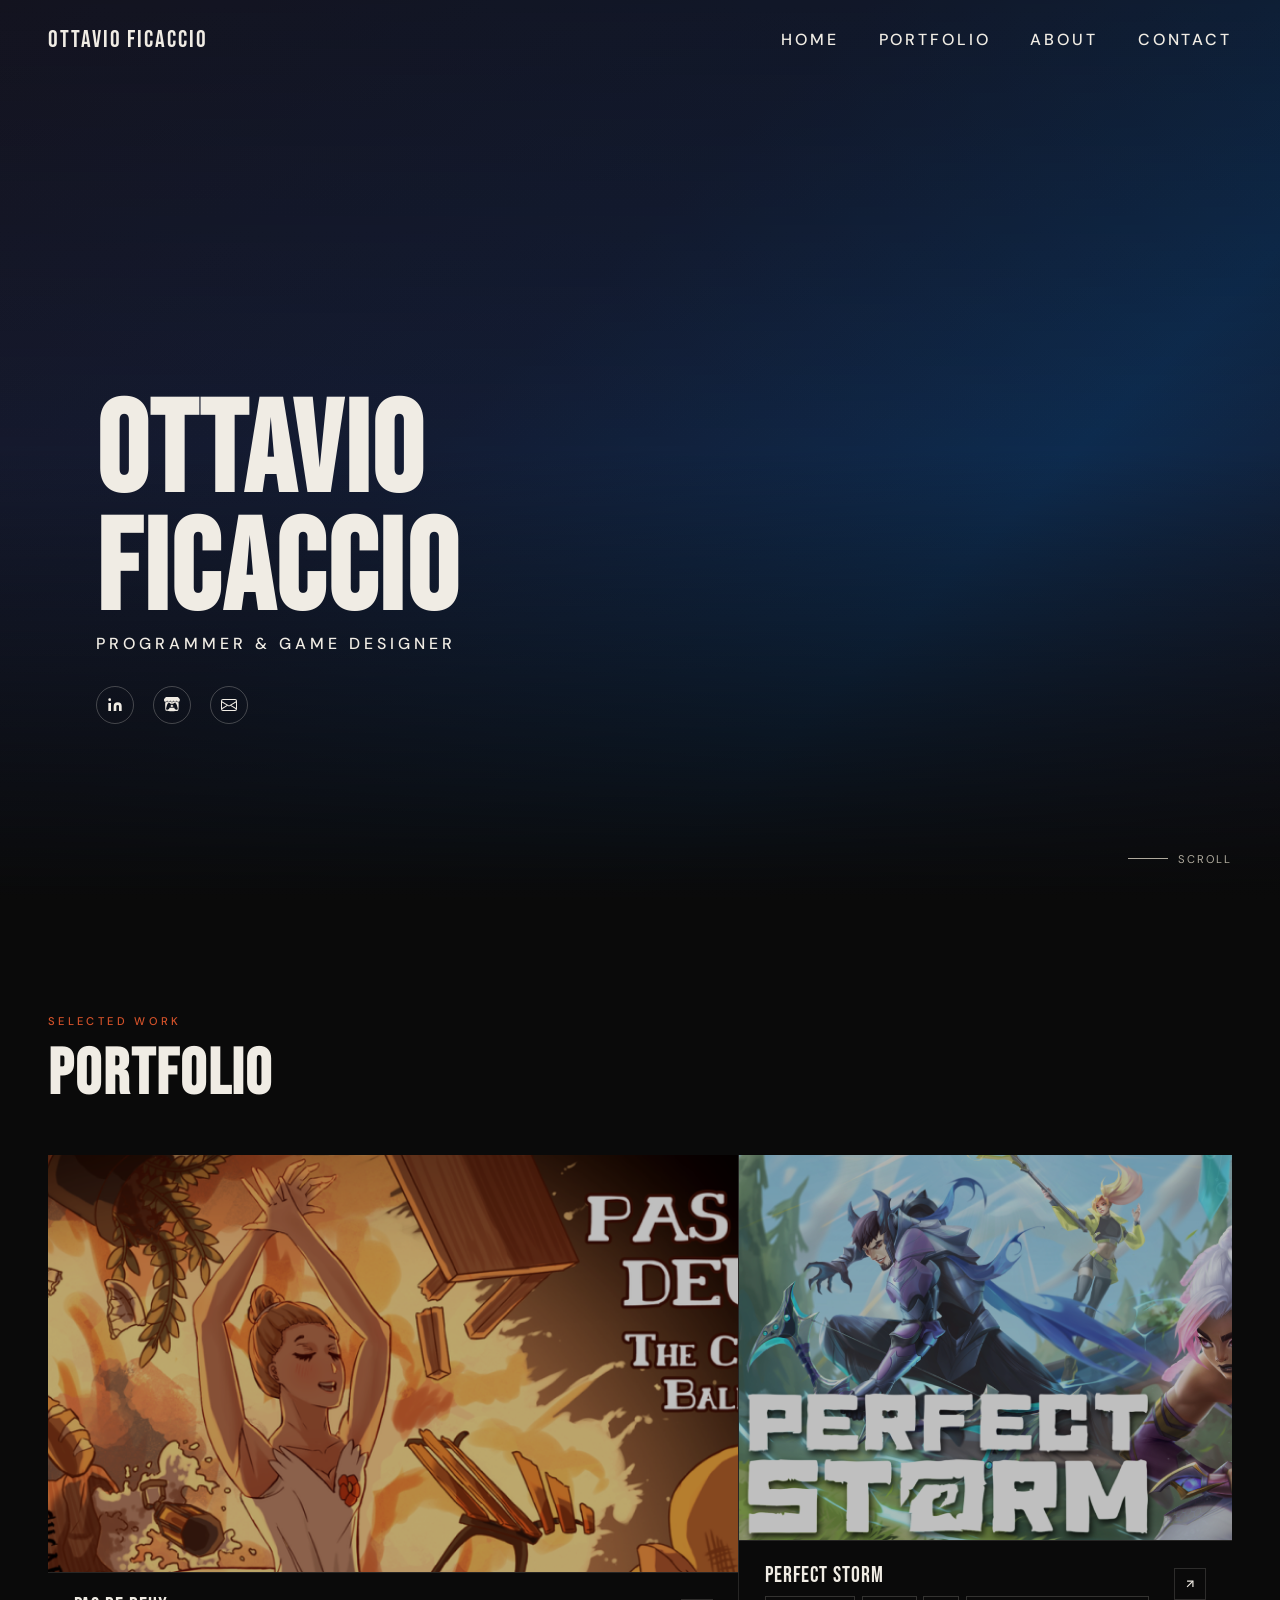
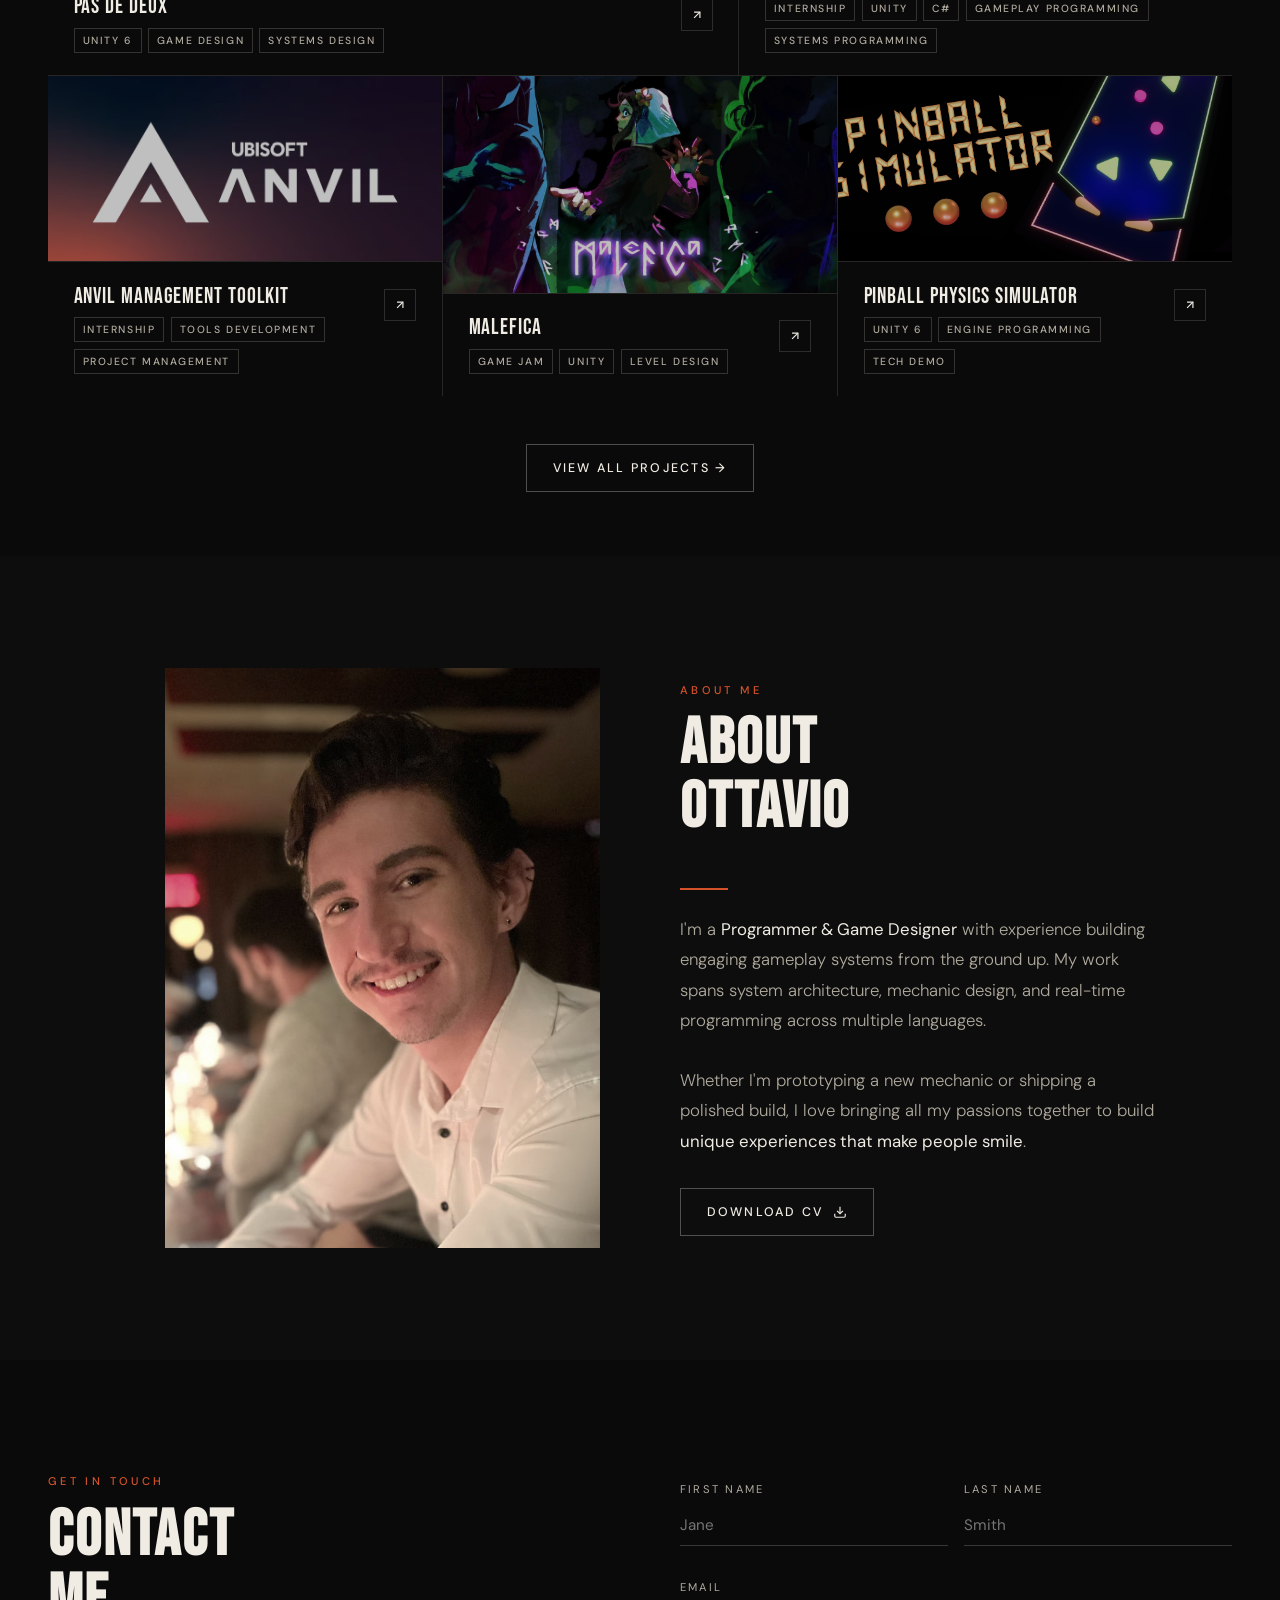
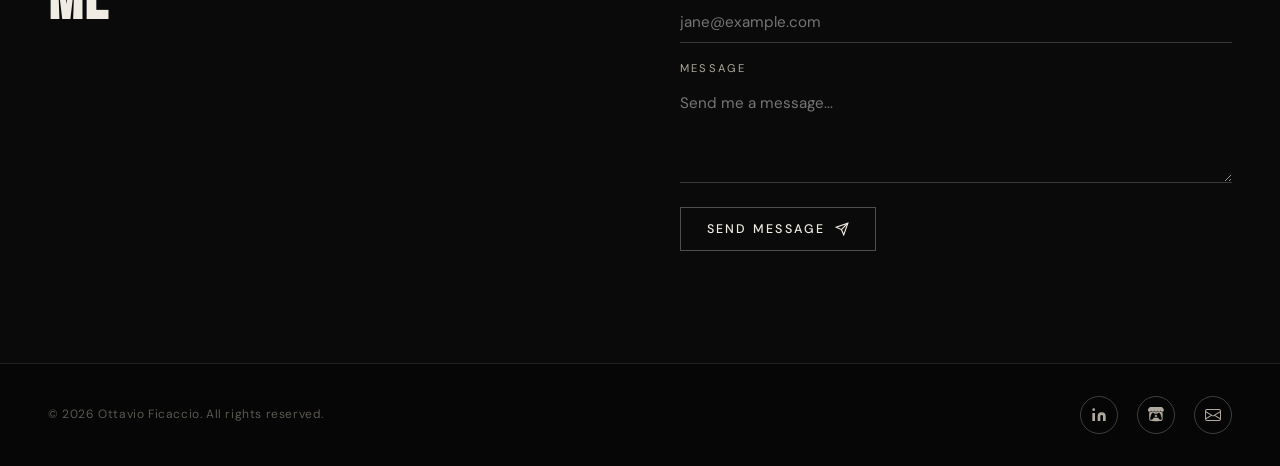
==== index.html @ be4e498b "winners & losers page" ====
<!DOCTYPE html>
<html lang="en">
<head>
<meta charset="UTF-8" />
<meta name="viewport" content="width=device-width, initial-scale=1.0" />
<title>Ottavio Ficaccio</title>
<link rel="preconnect" href="https://fonts.googleapis.com" />
<link rel="preconnect" href="https://fonts.gstatic.com" crossorigin />
<link href="https://fonts.googleapis.com/css2?family=Bebas+Neue&family=DM+Sans:ital,opsz,wght@0,9..40,300;0,9..40,400;0,9..40,500;1,9..40,300&display=swap" rel="stylesheet" />

<style>
  *, *::before, *::after { box-sizing: border-box; margin: 0; padding: 0; }

  :root {
    --black: #0a0a0a;
    --off-white: #f0ece4;
    --warm-gray: #b0aa9e;
    --accent: #d4522a;
    --accent-light: #e8876a;
    --card-bg: #141414;
    --border: rgba(240,236,228,0.12);
    --font-display: 'Bebas Neue', sans-serif;
    --font-body: 'DM Sans', sans-serif;
  }

  html { 
    scroll-behavior: smooth; 
    overscroll-behavior: none;
  }

  body {
    background: var(--black);
    color: var(--off-white);
    font-family: var(--font-body);
    font-size: 16px;
    line-height: 1.65;
    overflow-x: hidden;
    cursor: default;
  }

  /* ── NAV ── */
  nav {
    position: fixed;
    top: 0; left: 0; right: 0;
    z-index: 100;
    display: flex;
    align-items: center;
    justify-content: space-between;
    padding: 1.25rem 3rem;
    background: transparent;
  }

  .nav-logo {
    font-family: var(--font-display);
    font-size: 1.5rem;
    letter-spacing: 0.08em;
    opacity: 0;
    color: var(--off-white);
    text-decoration: none;
    transition: opacity 0.2s ease;
  }

  .nav-links {
    display: flex;
    gap: 2.5rem;
    list-style: none;
  }

  .nav-links a {
    font-size: 1.0rem;
    font-weight: 500;
    letter-spacing: 0.18em;
    text-transform: uppercase;
    color: var(--off-white);
    text-decoration: none;
    transition: color 0.2s;
  }

  .nav-links a:hover { color: var(--accent-light); }

  /* ── HERO ── */
  #hero {
    position: relative;
    height: 100vh;
    min-height: 600px;
    display: flex;
    align-items: flex-end;
    overflow: hidden;
  }

  .hero-bg {
    position: absolute;
    inset: 0;
    /* Replace with your own background image: background-image: url('YOUR_IMAGE.jpg'); */
    background: linear-gradient(135deg, #1a1a2e 0%, #16213e 40%, #0f3460 70%, #1a1a2e 100%);
    background-size: cover;
    background-position: center;
    transform: scale(1.03);
    animation: heroZoom 12s ease-out forwards;
    transition: background-image 0.8s ease-in-out;
  }

  @keyframes heroZoom {
    from { transform: scale(1.08); }
    to   { transform: scale(1.0); }
  }

  .hero-overlay {
    position: absolute;
    inset: 0;
    background: linear-gradient(to top, rgba(10,10,10,1) 0%, rgba(10,10,10,0.2) 50%, rgba(10,10,10,0.4) 100%);
  }

  .hero-content {
    position: relative;
    z-index: 2;
    padding: 0 3rem 4rem;
    width: 100%;
    animation: fadeUp 1s 0.3s both;
  }

  @keyframes fadeUp {
    from { opacity: 0; transform: translateY(24px); }
    to   { opacity: 1; transform: translateY(0); }
  }

  .hero-eyebrow {
    display: block;
    font-size: 1.0rem;
    font-weight: 500;
    letter-spacing: 0.25em;
    text-transform: uppercase;
    color: var(--off-white);
    margin-bottom: 0.6rem;
  }

  h1 {
    font-family: var(--font-display);
    font-size: clamp(4rem, 10vw, 9rem);
    line-height: 0.92;
    letter-spacing: 0.02em;
    color: var(--off-white);
    margin-bottom: 0rem;
  }

  .hero-tagline {
    font-size: 1rem;
    font-weight: 300;
    color: var(--warm-gray);
    max-width: 440px;
    letter-spacing: 0.03em;
  }

  .hero-socials {
    display: flex;
    gap: 1.2rem;
    margin-top: 1.8rem;
  }

  .hero-socials a {
    width: 38px; height: 38px;
    border: 1px solid rgba(240,236,228,0.25);
    border-radius: 50%;
    display: flex;
    align-items: center;
    justify-content: center;
    backdrop-filter: blur(15px);
    color: var(--off-white);
    text-decoration: none;
    transition: border-color 0.2s, color 0.2s, background 0.2s;
  }

  .hero-socials a:hover {
    border-color: var(--accent);
    color: var(--off-white);
    background: rgba(212,82,42,0.15);
  }

  .hero-socials svg { width: 16px; height: 16px; fill: currentColor; }

  .scroll-hint {
    position: absolute;
    bottom: 2rem; right: 3rem;
    z-index: 2;
    display: flex;
    align-items: center;
    gap: 0.6rem;
    font-size: 0.7rem;
    letter-spacing: 0.18em;
    text-transform: uppercase;
    color: var(--warm-gray);
    animation: fadeUp 1s 0.9s both;
  }

  .scroll-line {
    width: 40px; height: 1px;
    background: var(--warm-gray);
  }

  /* ── SECTIONS SHARED ── */
  section { padding: 7rem 3rem; }

  .section-label {
    font-size: 0.7rem;
    font-weight: 500;
    letter-spacing: 0.3em;
    text-transform: uppercase;
    color: var(--accent);
    margin-bottom: 0.8rem;
  }

  h2 {
    font-family: var(--font-display);
    font-size: clamp(2.5rem, 5vw, 4.5rem);
    letter-spacing: 0.03em;
    line-height: 1;
    color: var(--off-white);
    margin-bottom: 3rem;
  }

  /* ── PORTFOLIO GRID ── */
  #portfolio { 
    background: var(--black); 
    padding: 7rem 3rem 4rem;
  }

  .portfolio-header {
    display: flex;
    align-items: flex-end;
    justify-content: space-between;
    margin-bottom: 3rem;
    flex-wrap: wrap;
    gap: 1rem;
  }

  .portfolio-header h2 { margin-bottom: 0; }

  
  .portfolio-footer {
    display: flex;
    align-items: flex-end;
    justify-content: center;
    margin-top: 3rem;
    flex-wrap: wrap;
    gap: 1rem;
  }

  .portfolio-footer h2 { margin-bottom: 0; }

  .view-all {
    font-size: 0.78rem;
    font-weight: 500;
    letter-spacing: 0.15em;
    text-transform: uppercase;
    color: var(--off-white);
    text-decoration: none;
    border-bottom: 1px solid rgba(176,170,158,0.3);
    padding-bottom: 2px;
    transition: color 0.2s, border-color 0.2s;
  }

  .project-grid {
    display: grid;
    grid-template-columns: repeat(12, 1fr);
    gap: 1px;
    background: var(--border);
  }

  .project-grid-extra {
    display: grid;
    grid-template-columns: repeat(12, 1fr);
    gap: 1px;
    background: transparent;
    max-height: 0;
    overflow: hidden;
    margin-top: 0;
    transition: max-height 0.6s ease, margin-top 0.6s ease, background 0.6s ease;
  }

  .project-grid-extra.visible {
    max-height: 2000px;
    margin-top: 1px;
    background: var(--black);
  }

  .project-grid-extra .project-card {
    opacity: 0;
    transform: translateY(16px);
    transition: opacity 0.4s ease, transform 0.4s ease;
  }

  .project-grid-extra.visible .project-card {
    opacity: 1;
    transform: translateY(0);
  }

  /* Featured (large) card */
  .project-card {
    background: var(--black);
    position: relative;
    overflow: hidden;
    display: flex;
    flex-direction: column;
    text-decoration: none;
    color: inherit;
    cursor: pointer;
    transition: background 0.3s;
  }

  .project-card:hover { background: #111; }

  .project-card.featured { grid-column: span 7; min-height: 520px; }
  .project-card.medium   { grid-column: span 5; min-height: 520px; }
  .project-card.small    { grid-column: span 4; min-height: 320px; }

  .card-img {
    width: 100%;
    flex: 1;
    overflow: hidden;
    position: relative;
  }

  .card-img img {
    width: 100%;
    height: 100%;
    object-fit: cover;
    display: block;
    filter: brightness(0.75) saturate(0.85);
    transition: transform 0.6s ease, filter 0.4s ease;
  }

  .project-card:hover .card-img img {
    transform: scale(1.04);
    filter: brightness(0.85) saturate(1);
  }

  /* Placeholder color blocks when no image */
  .card-img-placeholder {
    width: 100%;
    height: 100%;
    min-height: 220px;
    display: flex;
    align-items: center;
    justify-content: center;
    font-family: var(--font-display);
    font-size: 0.9rem;
    letter-spacing: 0.2em;
    color: rgba(240,236,228,0.2);
    transition: color 0.3s;
  }

  .project-card:hover .card-img-placeholder { color: rgba(240,236,228,0.35); }

  .p1 { background: linear-gradient(145deg, #1c1c2e, #2d1b4e); }
  .p2 { background: linear-gradient(145deg, #1e2d1e, #0f3320); }
  .p3 { background: linear-gradient(145deg, #2e1c1c, #4e1b1b); }
  .p4 { background: linear-gradient(145deg, #1c2020, #0d2e2e); }
  .p5 { background: linear-gradient(145deg, #2a2010, #3d2e0f); }

  .card-meta {
    padding: 1.4rem 1.6rem;
    border-top: 1px solid var(--border);
    display: flex;
    align-items: flex-start;
    justify-content: space-between;
    gap: 1rem;
  }

  .card-title {
    font-family: var(--font-display);
    font-size: 1.4rem;
    letter-spacing: 0.04em;
    line-height: 1.1;
    color: var(--off-white);
  }

  .card-tags {
    display: flex;
    flex-wrap: wrap;
    gap: 0.4rem;
    margin-top: 0.5rem;
  }

  .tag {
    font-size: 0.65rem;
    font-weight: 500;
    letter-spacing: 0.15em;
    text-transform: uppercase;
    padding: 3px 8px;
    border: 1px solid rgba(240,236,228,0.18);
    color: var(--warm-gray);
  }

  .card-arrow {
    flex-shrink: 0;
    width: 32px; height: 32px;
    border: 1px solid rgba(240,236,228,0.15);
    display: flex;
    align-items: center;
    justify-content: center;
    transition: background 0.2s, border-color 0.2s;
    margin-top: 4px;
  }

  .project-card:hover .card-arrow {
    background: var(--accent);
    border-color: var(--accent);
  }

  .card-arrow svg { width: 14px; height: 14px; stroke: var(--off-white); fill: none; stroke-width: 2; }

  /* ── ABOUT ── */
  #about {
    background: #0d0d0d;
    display: grid;
    grid-template-columns: 1fr 1fr;
    gap: 5rem;
    align-items: center;
  }

  .about-img-wrap {
    position: relative;
    aspect-ratio: 3/4;
    overflow: hidden;
    max-height: 580px;
    margin-left: auto;
  }

  .about-img-wrap img {
    width: 100%;
    height: 100%;
    object-fit: cover;
    filter: saturate(0.7);
  }

  /* Placeholder for about photo */
  .about-img-placeholder {
    width: 100%;
    height: 100%;
    background: linear-gradient(160deg, #1a1a2e, #2d1b4e);
    display: flex;
    align-items: center;
    justify-content: center;
    font-family: var(--font-display);
    font-size: 1rem;
    letter-spacing: 0.2em;
    color: rgba(240,236,228,0.25);
  }

  .about-accent-line {
    width: 48px; height: 2px;
    background: var(--accent);
    margin-bottom: 1.5rem;
  }

  .about-text {
    font-size: 1.05rem;
    font-weight: 300;
    color: var(--warm-gray);
    max-width: 480px;
    margin-bottom: 2rem;
    line-height: 1.8;
  }

  .about-text strong {
    color: var(--off-white);
    font-weight: 400;
  }

  .btn {
    display: inline-flex;
    align-items: center;
    gap: 0.6rem;
    font-size: 0.78rem;
    font-weight: 500;
    letter-spacing: 0.18em;
    text-transform: uppercase;
    color: var(--off-white);
    text-decoration: none;
    border: 1px solid rgba(240,236,228,0.3);
    padding: 0.8rem 1.6rem;
    transition: background 0.2s, border-color 0.2s;
  }

  .btn:hover {
    background: var(--accent);
    border-color: var(--accent);
  }

  .btn svg { width: 14px; height: 14px; stroke: currentColor; fill: none; stroke-width: 2; }

  /* ── CONTACT ── */
  #contact {
    background: var(--black);
    display: grid;
    grid-template-columns: 1fr 1fr;
    gap: 5rem;
    align-items: start;
  }

  .contact-img {
    position: relative;
    aspect-ratio: 16/10;
    overflow: hidden;
  }

  .contact-img img {
    width: 100%;
    height: 100%;
    object-fit: cover;
    filter: brightness(0.6) saturate(0.5);
  }

  .contact-img-placeholder {
    width: 100%;
    height: 100%;
    background: linear-gradient(145deg, #0f1a1a, #1a2e2e);
    display: flex;
    align-items: center;
    justify-content: center;
    font-family: var(--font-display);
    font-size: 0.9rem;
    letter-spacing: 0.2em;
    color: rgba(240,236,228,0.2);
  }

  .contact-form { padding-top: 0.5rem; }

  .form-row {
    display: grid;
    grid-template-columns: 1fr 1fr;
    gap: 1rem;
    margin-bottom: 1rem;
  }

  .form-group { display: flex; flex-direction: column; gap: 0.4rem; margin-bottom: 1rem; }

  label {
    font-size: 0.7rem;
    letter-spacing: 0.2em;
    text-transform: uppercase;
    color: var(--warm-gray);
  }

  input, textarea {
    background: transparent;
    border: none;
    border-bottom: 1px solid rgba(240,236,228,0.2);
    color: var(--off-white);
    font-family: var(--font-body);
    font-size: 0.95rem;
    padding: 0.6rem 0;
    outline: none;
    transition: border-color 0.2s;
  }

  input:focus, textarea:focus { border-color: var(--accent); }
  textarea { resize: vertical; min-height: 100px; }

  .form-submit {
    margin-top: 1.5rem;
  }

  /* ── FOOTER ── */
    footer {
        background: #060606;
        border-top: 1px solid var(--border);
        padding: 2rem 3rem;
        display: flex;
        flex-direction: row;
        align-items: center;
    }

    .footer-copy {
        font-size: 0.75rem;
        color: rgba(176,170,158,0.5);
        letter-spacing: 0.05em;
        width: 100%;
    }

    .footer-copy-div {
        width: 50%;
    }

  .footer-nav {
    display: flex;
    gap: 2rem;
    list-style: none;
  }

  .footer-nav a {
    font-size: 0.72rem;
    letter-spacing: 0.15em;
    text-transform: uppercase;
    color: rgba(176,170,158,0.4);
    text-decoration: none;
    transition: color 0.2s;
  }

  .footer-nav a:hover { color: var(--off-white); }

  .footer-socials {
    display: flex;
    gap: 1.2rem;
    width: 50%;
    justify-content: right;
  }

  .footer-socials a {
    width: 38px; height: 38px;
    border: 1px solid rgba(240,236,228,0.25);
    border-radius: 50%;
    display: flex;
    align-items: center;
    justify-content: center;
    backdrop-filter: blur(15px);
    color: var(--warm-gray);
    text-decoration: none;
    transition: border-color 0.2s, color 0.2s, background 0.2s;
  }

  .footer-socials a:hover {
    border-color: var(--accent);
    color: var(--off-white);
    background: rgba(212,82,42,0.15);
  }

  .footer-socials svg { width: 16px; height: 16px; fill: currentColor; }

  /* ── RESPONSIVE ── */
  @media (max-width: 900px) {
    nav { padding: 1.2rem 1.5rem; }
    .nav-links { gap: 1.5rem; }

    section { padding: 5rem 1.5rem; }

    .project-card.featured,
    .project-card.medium,
    .project-card.small { grid-column: span 12; min-height: 260px; }

    #about,
    #contact { grid-template-columns: 1fr; gap: 2.5rem; }

    .about-img-wrap { max-height: 340px; }
    .hero-content { padding: 0 1.5rem 3rem; }
    .scroll-hint { right: 1.5rem; }
    footer { padding: 1.5rem; }
  }

  @media (max-width: 600px) {
    .nav-links { display: none; }
    h1 { font-size: 3.5rem; }
    .form-row { grid-template-columns: 1fr; }
  }
</style>
</head>
<body>

<!-- ── NAV ── -->
<nav>
  <a href="#" class="nav-logo">OTTAVIO FICACCIO</a>
  <ul class="nav-links">
    <li><a href="#">Home</a></li>
    <li><a href="#portfolio">Portfolio</a></li>
    <li><a href="#about">About</a></li>
    <li><a href="#contact">Contact</a></li>
  </ul>
</nav>

<!-- ── HERO ── -->
<section id="hero">
  <!-- TO ADD YOUR OWN BG IMAGE:
       Replace the .hero-bg's background with:
       background-image: url('your-hero-image.jpg');
       background-size: cover;
       background-position: center;
  -->
  <div style="position:absolute;inset:0;">
    <!-- First-frame poster image — shown while video loads -->
    <!-- Replace with your actual first frame screenshot -->
    <img 
        src="assets/highlights-thumbnail.jpg" 
        alt=""
        style="position:absolute;inset:0;width:100%;height:100%;object-fit:cover;">
    
    <!-- Video sits on top, hiding the image once loaded -->
    <video 
        id="heroBg"
        class="hero-bg"
        autoplay
        muted
        loop
        playsinline
        disablePictureInPicture
        style="position:absolute;inset:0;width:100%;height:100%;object-fit:cover;">
        <source src="assets/highlights-reel.mp4" type="video/mp4">
    </video>
  </div>
  <div class="hero-overlay"></div>

  <div class="hero-content">
    <h1>OTTAVIO<br>FICACCIO</h1>
    <!-- <p class="hero-tagline">
      Crafting immersive gameplay experiences — from systems design to shipped code. -->
      <!-- Replace with your own tagline -->
    <!-- </p> -->

    <span class="hero-eyebrow">Programmer &amp; Game Designer</span>
    <div class="hero-socials">
        <!-- LinkedIn -->
        <a href="https://www.linkedin.com/in/tavio-ficaccio/" aria-label="LinkedIn">
            <svg viewBox="0 0 24 24"><path d="M16 8a6 6 0 0 1 6 6v7h-4v-7a2 2 0 0 0-2-2 2 2 0 0 0-2 2v7h-4v-7a6 6 0 0 1 6-6z"/><rect x="2" y="9" width="4" height="12"/><circle cx="4" cy="4" r="2"/></svg>
        </a>
        <!-- Itch.io -->
        <a href="https://typh0n4.itch.io/" aria-label="itch.io">
            <svg viewBox="0 0 248 248" xmlns="http://www.w3.org/2000/svg" fill="currentColor" style="width:16px;height:16px;">
                <path d="M31.99 1.365C21.287 7.72.2 31.945 0 38.298v10.516C0 62.144 12.46 73.86 23.773 73.86c13.584 0 24.902-11.258 24.903-24.62 0 13.362 10.93 24.62 24.515 24.62 13.586 0 24.165-11.258 24.165-24.62 0 13.362 11.622 24.62 25.207 24.62h.246c13.586 0 25.208-11.258 25.208-24.62 0 13.362 10.58 24.62 24.164 24.62 13.585 0 24.515-11.258 24.515-24.62 0 13.362 11.32 24.62 24.903 24.62 11.313 0 23.773-11.714 23.773-25.046V38.298c-.2-6.354-21.287-30.58-31.988-36.933C180.118.197 157.056-.005 122.685 0c-34.37.003-81.228.54-90.697 1.365zm65.194 66.217a28.025 28.025 0 0 1-4.78 6.155c-5.128 5.014-12.157 8.122-19.906 8.122a28.482 28.482 0 0 1-19.948-8.126c-1.858-1.82-3.27-3.766-4.563-6.032l-.006.004c-1.292 2.27-3.092 4.215-4.954 6.037a28.5 28.5 0 0 1-19.948 8.12c-.934 0-1.906-.258-2.692-.528-1.092 11.372-1.553 22.24-1.716 30.164l-.002.045c-.02 4.024-.04 7.333-.06 11.93.21 23.86-2.363 77.334 10.52 90.473 19.964 4.655 56.7 6.775 93.555 6.788h.006c36.854-.013 73.59-2.133 93.554-6.788 12.883-13.14 10.31-66.614 10.52-90.474-.022-4.596-.04-7.905-.06-11.93l-.003-.045c-.162-7.926-.623-18.793-1.715-30.165-.786.27-1.757.528-2.692.528a28.5 28.5 0 0 1-19.948-8.12c-1.862-1.822-3.662-3.766-4.955-6.037l-.006-.004c-1.294 2.266-2.705 4.213-4.563 6.032a28.48 28.48 0 0 1-19.947 8.125c-7.748 0-14.778-3.11-19.906-8.123a28.025 28.025 0 0 1-4.78-6.155 27.99 27.99 0 0 1-4.736 6.155 28.49 28.49 0 0 1-19.95 8.124c-.27 0-.54-.012-.81-.02h-.007c-.27.008-.54.02-.813.02a28.49 28.49 0 0 1-19.95-8.123 27.992 27.992 0 0 1-4.736-6.155zm-20.486 26.49l-.002.01h.015c8.113.017 15.32 0 24.25 9.746 7.028-.737 14.372-1.105 21.722-1.094h.006c7.35-.01 14.694.357 21.723 1.094 8.93-9.747 16.137-9.73 24.25-9.746h.014l-.002-.01c3.833 0 19.166 0 29.85 30.007L210 165.244c8.504 30.624-2.723 31.373-16.727 31.4-20.768-.773-32.267-15.855-32.267-30.935-11.496 1.884-24.907 2.826-38.318 2.827h-.006c-13.412 0-26.823-.943-38.318-2.827 0 15.08-11.5 30.162-32.267 30.935-14.004-.027-25.23-.775-16.726-31.4L46.85 124.08c10.684-30.007 26.017-30.007 29.85-30.007zm45.985 23.582v.006c-.02.02-21.863 20.08-25.79 27.215l14.304-.573v12.474c0 .584 5.74.346 11.486.08h.006c5.744.266 11.485.504 11.485-.08v-12.474l14.304.573c-3.928-7.135-25.79-27.215-25.79-27.215v-.006l-.003.002z"></path>
            </svg>
        </a>
        <!-- Email -->
        <a href="mailto:tavfic@gmail.com" aria-label="Email">
            <svg viewBox="0 0 16 16" xmlns="http://www.w3.org/2000/svg" fill="currentColor" style="width:16px;height:16px;">
                <path d="M0 4a2 2 0 0 1 2-2h12a2 2 0 0 1 2 2v8a2 2 0 0 1-2 2H2a2 2 0 0 1-2-2zm2-1a1 1 0 0 0-1 1v.217l7 4.2 7-4.2V4a1 1 0 0 0-1-1zm13 2.383-4.708 2.825L15 11.105zm-.034 6.876-5.64-3.471L8 9.583l-1.326-.795-5.64 3.47A1 1 0 0 0 2 13h12a1 1 0 0 0 .966-.741M1 11.105l4.708-2.897L1 5.383z"/>
            </svg>
        </a>
    </div>
  </div>

  <div class="scroll-hint">
    <span class="scroll-line"></span>
    <span>Scroll</span>
  </div>
</section>

<!-- ── PORTFOLIO ── -->
<section id="portfolio">
  <div class="portfolio-header">
    <div>
      <p class="section-label">Selected Work</p>
      <h2>Portfolio</h2>
    </div>
  </div>

  <div class="project-grid">

    <!-- PROJECT 1 — Featured (large left) -->
    <!-- To link to a project page: change href="project-1.html" -->
    <a href="projects/pas-de-deux.html" class="project-card featured">
      <div class="card-img">
        <img src="assets/pas-de-deux/splash-cropped.png" alt="Pas de Deux Cover Art" />
      </div>
      <div class="card-meta">
        <div>
          <div class="card-title">Pas de Deux</div>
          <div class="card-tags">
            <span class="tag">Unity 6</span>
            <span class="tag">Game Design</span>
            <span class="tag">Systems Design</span>
          </div>
        </div>
        <div class="card-arrow">
          <svg viewBox="0 0 24 24"><line x1="7" y1="17" x2="17" y2="7"/><polyline points="7 7 17 7 17 17"/></svg>
        </div>
      </div>
    </a>

    <!-- PROJECT 2 — Medium (right) -->
    <a href="projects/perfect-storm.html" class="project-card medium">
      <div class="card-img">
        <img src="assets/perfect-storm/splash.png" alt="Perfect Storm Cover Art" style="object-position: left center;"/>
      </div>
      <div class="card-meta">
        <div>
          <div class="card-title">Perfect Storm</div>
          <div class="card-tags">
            <span class="tag">Internship</span>
            <span class="tag">Unity</span>
            <span class="tag">C#</span>
            <span class="tag">Gameplay Programming</span>
            <span class="tag">Systems Programming</span>
          </div>
        </div>
        <div class="card-arrow">
          <svg viewBox="0 0 24 24"><line x1="7" y1="17" x2="17" y2="7"/><polyline points="7 7 17 7 17 17"/></svg>
        </div>
      </div>
    </a>

    <!-- PROJECT 3, 4, 5 — Small bottom row -->
    <a href="projects/anvil.html" class="project-card small">
      <div class="card-img">
        <img src="assets/anvil/splash.png" alt="Anvil Cover Art" />
      </div>
      <div class="card-meta">
        <div>
          <div class="card-title">Anvil Management Toolkit</div>
          <div class="card-tags">
            <span class="tag">Internship</span>
            <span class="tag">Tools Development</span>
            <span class="tag">Project Management</span>
          </div>
        </div>
        <div class="card-arrow">
          <svg viewBox="0 0 24 24"><line x1="7" y1="17" x2="17" y2="7"/><polyline points="7 7 17 7 17 17"/></svg>
        </div>
      </div>
    </a>

    <a href="projects/malefica.html" class="project-card small">
      <div class="card-img">
        <img src="assets/malefica/splash.png" alt="Malefica Cover Art" />
      </div>
      <div class="card-meta">
        <div>
          <div class="card-title">Malefica</div>
          <div class="card-tags">
            <span class="tag">Game Jam</span>
            <span class="tag">Unity</span>
            <span class="tag">Level Design</span>
          </div>
        </div>
        <div class="card-arrow">
          <svg viewBox="0 0 24 24"><line x1="7" y1="17" x2="17" y2="7"/><polyline points="7 7 17 7 17 17"/></svg>
        </div>
      </div>
    </a>

    <a href="projects/physics-sim.html" class="project-card small">
      <div class="card-img">
        <img src="assets/physics-sim/splash.png" alt="Physics Simulation Background" />
      </div>
      <div class="card-meta">
        <div>
          <div class="card-title">Pinball Physics Simulator</div>
          <div class="card-tags">
            <span class="tag">Unity 6</span>
            <span class="tag">Engine Programming</span>
            <span class="tag">Tech Demo</span>
          </div>
        </div>
        <div class="card-arrow">
          <svg viewBox="0 0 24 24"><line x1="7" y1="17" x2="17" y2="7"/><polyline points="7 7 17 7 17 17"/></svg>
        </div>
      </div>
    </a>

  </div>

  <div class="project-grid-extra" id="extraProjects">

    <!-- Add your extra project cards here, same structure as existing ones -->
    <!-- Example: -->
    <a href="projects/shelly-snack-search.html" class="project-card small">
        <div class="card-img">
        <img src="assets/shelly-snack-search/splash.png" alt="Project cover" />
        </div>
        <div class="card-meta">
        <div>
            <div class="card-title">Shelly's Snack Search</div>
            <div class="card-tags">
            <span class="tag">Game Jam</span>
            <span class="tag">Unity</span>
            <span class="tag">Gameplay Design</span>
            </div>
        </div>
        <div class="card-arrow">
            <svg viewBox="0 0 24 24"><line x1="7" y1="17" x2="17" y2="7"/><polyline points="7 7 17 7 17 17"/></svg>
        </div>
        </div>
    </a>
    <a href="projects/winners-and-losers.html" class="project-card small">
        <div class="card-img">
        <img src="assets/winners-and-losers/splash.png" alt="Project cover" />
        </div>
        <div class="card-meta">
        <div>
            <div class="card-title">Winners & Losers</div>
            <div class="card-tags">
            <span class="tag">Unity</span>
            <span class="tag">Systems Design</span>
            </div>
        </div>
        <div class="card-arrow">
            <svg viewBox="0 0 24 24"><line x1="7" y1="17" x2="17" y2="7"/><polyline points="7 7 17 7 17 17"/></svg>
        </div>
        </div>
    </a>
    <a href="projects/raytracer.html" class="project-card small">
        <div class="card-img">
        <img src="assets/shelly-snack-search/splash.png" alt="Project cover" />
        </div>
        <div class="card-meta">
        <div>
            <div class="card-title">Raytraced Graphics Renderer</div>
            <div class="card-tags">
            <span class="tag">Tech Demo</span>
            <span class="tag">Graphics Programming</span>
            <span class="tag">Python</span>
            </div>
        </div>
        <div class="card-arrow">
            <svg viewBox="0 0 24 24"><line x1="7" y1="17" x2="17" y2="7"/><polyline points="7 7 17 7 17 17"/></svg>
        </div>
        </div>
    </a>

    </div>  

  <div class="portfolio-footer">
    <a href="#" class="view-all btn" id="viewAllBtn">View all projects →</a>
  </div>
</section>

<!-- ── ABOUT ── -->
<section id="about">
  <div class="about-img-wrap">
    <!-- Replace with: <img src="your-photo.jpg" alt="Your name" /> -->
    <!-- <div class="about-img-placeholder">YOUR PHOTO</div> -->
    <img src="assets/headshot.jpg" alt="Ottavio Ficaccio" />
  </div>

  <div>
    <p class="section-label">About Me</p>
    <h2>About<br>Ottavio</h2>
    <div class="about-accent-line"></div>
    <p class="about-text">
      I'm a <strong>Programmer &amp; Game Designer</strong> with experience building
      engaging gameplay systems from the ground up. My work spans
      system architecture, mechanic design, and real-time programming
      across multiple languages.
      <br><br>
      Whether I'm prototyping a new mechanic or shipping a polished build, 
      I love bringing all my passions together to build 
      <strong>unique experiences that make people smile</strong>.
    </p>
    <!-- Update href to link to your actual CV/resume file -->
    <a href="assets/Ottavio Ficaccio Resume.pdf" class="btn" target="_blank">
      Download CV
      <svg viewBox="0 0 24 24"><path d="M21 15v4a2 2 0 0 1-2 2H5a2 2 0 0 1-2-2v-4"/><polyline points="7 10 12 15 17 10"/><line x1="12" y1="15" x2="12" y2="3"/></svg>
    </a>
  </div>
</section>

<!-- ── CONTACT ── -->
<section id="contact">
  <div>
    <p class="section-label">Get in Touch</p>
    <h2>Contact<br>Me</h2>
  </div>

  <div class="contact-form">
    <form onsubmit="handleSubmit(event)">
      <div class="form-row">
        <div class="form-group">
          <label for="fname">First name</label>
          <input type="text" id="fname" name="fname" placeholder="Jane" required />
        </div>
        <div class="form-group">
          <label for="lname">Last name</label>
          <input type="text" id="lname" name="lname" placeholder="Smith" required />
        </div>
      </div>
      <div class="form-group">
        <label for="email">Email</label>
        <input type="email" id="email" name="email" placeholder="jane@example.com" required />
      </div>
      <div class="form-group">
        <label for="message">Message</label>
        <textarea id="message" name="message" placeholder="Send me a message..." required></textarea>
      </div>
      <div class="form-submit">
        <button type="submit" class="btn" style="background:none;cursor:pointer;font-family:var(--font-body);">
          Send Message
          <svg viewBox="0 0 24 24"><line x1="22" y1="2" x2="11" y2="13"/><polygon points="22 2 15 22 11 13 2 9 22 2"/></svg>
        </button>
        <p id="form-msg" style="margin-top:1rem;font-size:0.85rem;color:var(--accent-light);display:none;">
          Message received — I'll be in touch soon!
        </p>
      </div>
    </form>
  </div>
</section>

<!-- ── FOOTER ── -->
<footer>
    <div class="footer-copy-div"><p class="footer-copy">© 2026 Ottavio Ficaccio. All rights reserved.</p></div>
  <div class="footer-socials">
        <!-- LinkedIn -->
        <a href="https://www.linkedin.com/in/tavio-ficaccio/" aria-label="LinkedIn">
            <svg viewBox="0 0 24 24"><path d="M16 8a6 6 0 0 1 6 6v7h-4v-7a2 2 0 0 0-2-2 2 2 0 0 0-2 2v7h-4v-7a6 6 0 0 1 6-6z"/><rect x="2" y="9" width="4" height="12"/><circle cx="4" cy="4" r="2"/></svg>
        </a>
        <!-- Itch.io -->
        <a href="https://typh0n4.itch.io/" aria-label="itch.io">
            <svg viewBox="0 0 248 248" xmlns="http://www.w3.org/2000/svg" fill="currentColor" style="width:16px;height:16px;">
                <path d="M31.99 1.365C21.287 7.72.2 31.945 0 38.298v10.516C0 62.144 12.46 73.86 23.773 73.86c13.584 0 24.902-11.258 24.903-24.62 0 13.362 10.93 24.62 24.515 24.62 13.586 0 24.165-11.258 24.165-24.62 0 13.362 11.622 24.62 25.207 24.62h.246c13.586 0 25.208-11.258 25.208-24.62 0 13.362 10.58 24.62 24.164 24.62 13.585 0 24.515-11.258 24.515-24.62 0 13.362 11.32 24.62 24.903 24.62 11.313 0 23.773-11.714 23.773-25.046V38.298c-.2-6.354-21.287-30.58-31.988-36.933C180.118.197 157.056-.005 122.685 0c-34.37.003-81.228.54-90.697 1.365zm65.194 66.217a28.025 28.025 0 0 1-4.78 6.155c-5.128 5.014-12.157 8.122-19.906 8.122a28.482 28.482 0 0 1-19.948-8.126c-1.858-1.82-3.27-3.766-4.563-6.032l-.006.004c-1.292 2.27-3.092 4.215-4.954 6.037a28.5 28.5 0 0 1-19.948 8.12c-.934 0-1.906-.258-2.692-.528-1.092 11.372-1.553 22.24-1.716 30.164l-.002.045c-.02 4.024-.04 7.333-.06 11.93.21 23.86-2.363 77.334 10.52 90.473 19.964 4.655 56.7 6.775 93.555 6.788h.006c36.854-.013 73.59-2.133 93.554-6.788 12.883-13.14 10.31-66.614 10.52-90.474-.022-4.596-.04-7.905-.06-11.93l-.003-.045c-.162-7.926-.623-18.793-1.715-30.165-.786.27-1.757.528-2.692.528a28.5 28.5 0 0 1-19.948-8.12c-1.862-1.822-3.662-3.766-4.955-6.037l-.006-.004c-1.294 2.266-2.705 4.213-4.563 6.032a28.48 28.48 0 0 1-19.947 8.125c-7.748 0-14.778-3.11-19.906-8.123a28.025 28.025 0 0 1-4.78-6.155 27.99 27.99 0 0 1-4.736 6.155 28.49 28.49 0 0 1-19.95 8.124c-.27 0-.54-.012-.81-.02h-.007c-.27.008-.54.02-.813.02a28.49 28.49 0 0 1-19.95-8.123 27.992 27.992 0 0 1-4.736-6.155zm-20.486 26.49l-.002.01h.015c8.113.017 15.32 0 24.25 9.746 7.028-.737 14.372-1.105 21.722-1.094h.006c7.35-.01 14.694.357 21.723 1.094 8.93-9.747 16.137-9.73 24.25-9.746h.014l-.002-.01c3.833 0 19.166 0 29.85 30.007L210 165.244c8.504 30.624-2.723 31.373-16.727 31.4-20.768-.773-32.267-15.855-32.267-30.935-11.496 1.884-24.907 2.826-38.318 2.827h-.006c-13.412 0-26.823-.943-38.318-2.827 0 15.08-11.5 30.162-32.267 30.935-14.004-.027-25.23-.775-16.726-31.4L46.85 124.08c10.684-30.007 26.017-30.007 29.85-30.007zm45.985 23.582v.006c-.02.02-21.863 20.08-25.79 27.215l14.304-.573v12.474c0 .584 5.74.346 11.486.08h.006c5.744.266 11.485.504 11.485-.08v-12.474l14.304.573c-3.928-7.135-25.79-27.215-25.79-27.215v-.006l-.003.002z"></path>
            </svg>
        </a>
        <!-- Email -->
        <a href="mailto:tavfic@gmail.com" aria-label="Email">
            <svg viewBox="0 0 16 16" xmlns="http://www.w3.org/2000/svg" fill="currentColor" style="width:16px;height:16px;">
                <path d="M0 4a2 2 0 0 1 2-2h12a2 2 0 0 1 2 2v8a2 2 0 0 1-2 2H2a2 2 0 0 1-2-2zm2-1a1 1 0 0 0-1 1v.217l7 4.2 7-4.2V4a1 1 0 0 0-1-1zm13 2.383-4.708 2.825L15 11.105zm-.034 6.876-5.64-3.471L8 9.583l-1.326-.795-5.64 3.47A1 1 0 0 0 2 13h12a1 1 0 0 0 .966-.741M1 11.105l4.708-2.897L1 5.383z"/>
            </svg>
        </a>
    </div>
</footer>

<script>
  async function handleSubmit(e) {
    e.preventDefault();
    const form = e.target;
    const data = new FormData(form);

    const response = await fetch('https://formspree.io/f/mlgoqkyj', {
      method: 'POST',
      body: data,
      headers: { 'Accept': 'application/json' }
    });

    const msg = document.getElementById('form-msg');
    if (response.ok) {
      msg.textContent = 'Message received — I\'ll be in touch soon!';
      msg.style.color = 'var(--accent-light)';
      msg.style.display = 'block';
      form.reset();
    } else {
      msg.textContent = 'Something went wrong — please try emailing me directly at tavfic@gmail.com';
      msg.style.color = '#e87070';
      msg.style.display = 'block';
    }
  }
</script>

<script>
  const nav = document.querySelector('nav');
  const navLogo = document.querySelector('.nav-logo');
  const hero = document.getElementById('hero');

  function updateNav() {
    const heroBottom = hero.getBoundingClientRect().bottom;
    if (heroBottom <= 0) {
      nav.style.background = 'linear-gradient(to bottom, rgba(10,10,10,0.95) 0%, transparent 100%)';
      nav.style.backdropFilter = 'blur(2px)';
      navLogo.style.opacity = '1';
    } else {
      nav.style.background = 'transparent';
      nav.style.borderBottom = 'none';
      nav.style.backdropFilter = 'none';
      navLogo.style.opacity = '0';
    }
  }

  window.addEventListener('scroll', updateNav);
  updateNav(); // run once on load
</script>

<script>
  const viewAllBtn = document.getElementById('viewAllBtn');
  const extraProjects = document.getElementById('extraProjects');
  const extraCards = extraProjects.querySelectorAll('.project-card');

  viewAllBtn.addEventListener('click', function(e) {
    e.preventDefault();
    const isVisible = extraProjects.classList.toggle('visible');
    viewAllBtn.textContent = isVisible ? 'Show less ↑' : 'View all projects →';

    if (isVisible) {
      // Stagger each card's fade-in slightly after the previous one
      extraCards.forEach((card, i) => {
        card.style.transitionDelay = `${0.2 + i * 0.08}s`;
      });
    } else {
      // Remove delays immediately on collapse so cards don't linger
      extraCards.forEach(card => {
        card.style.transitionDelay = '0s';
      });
    }
  });
</script>

</body>
</html>
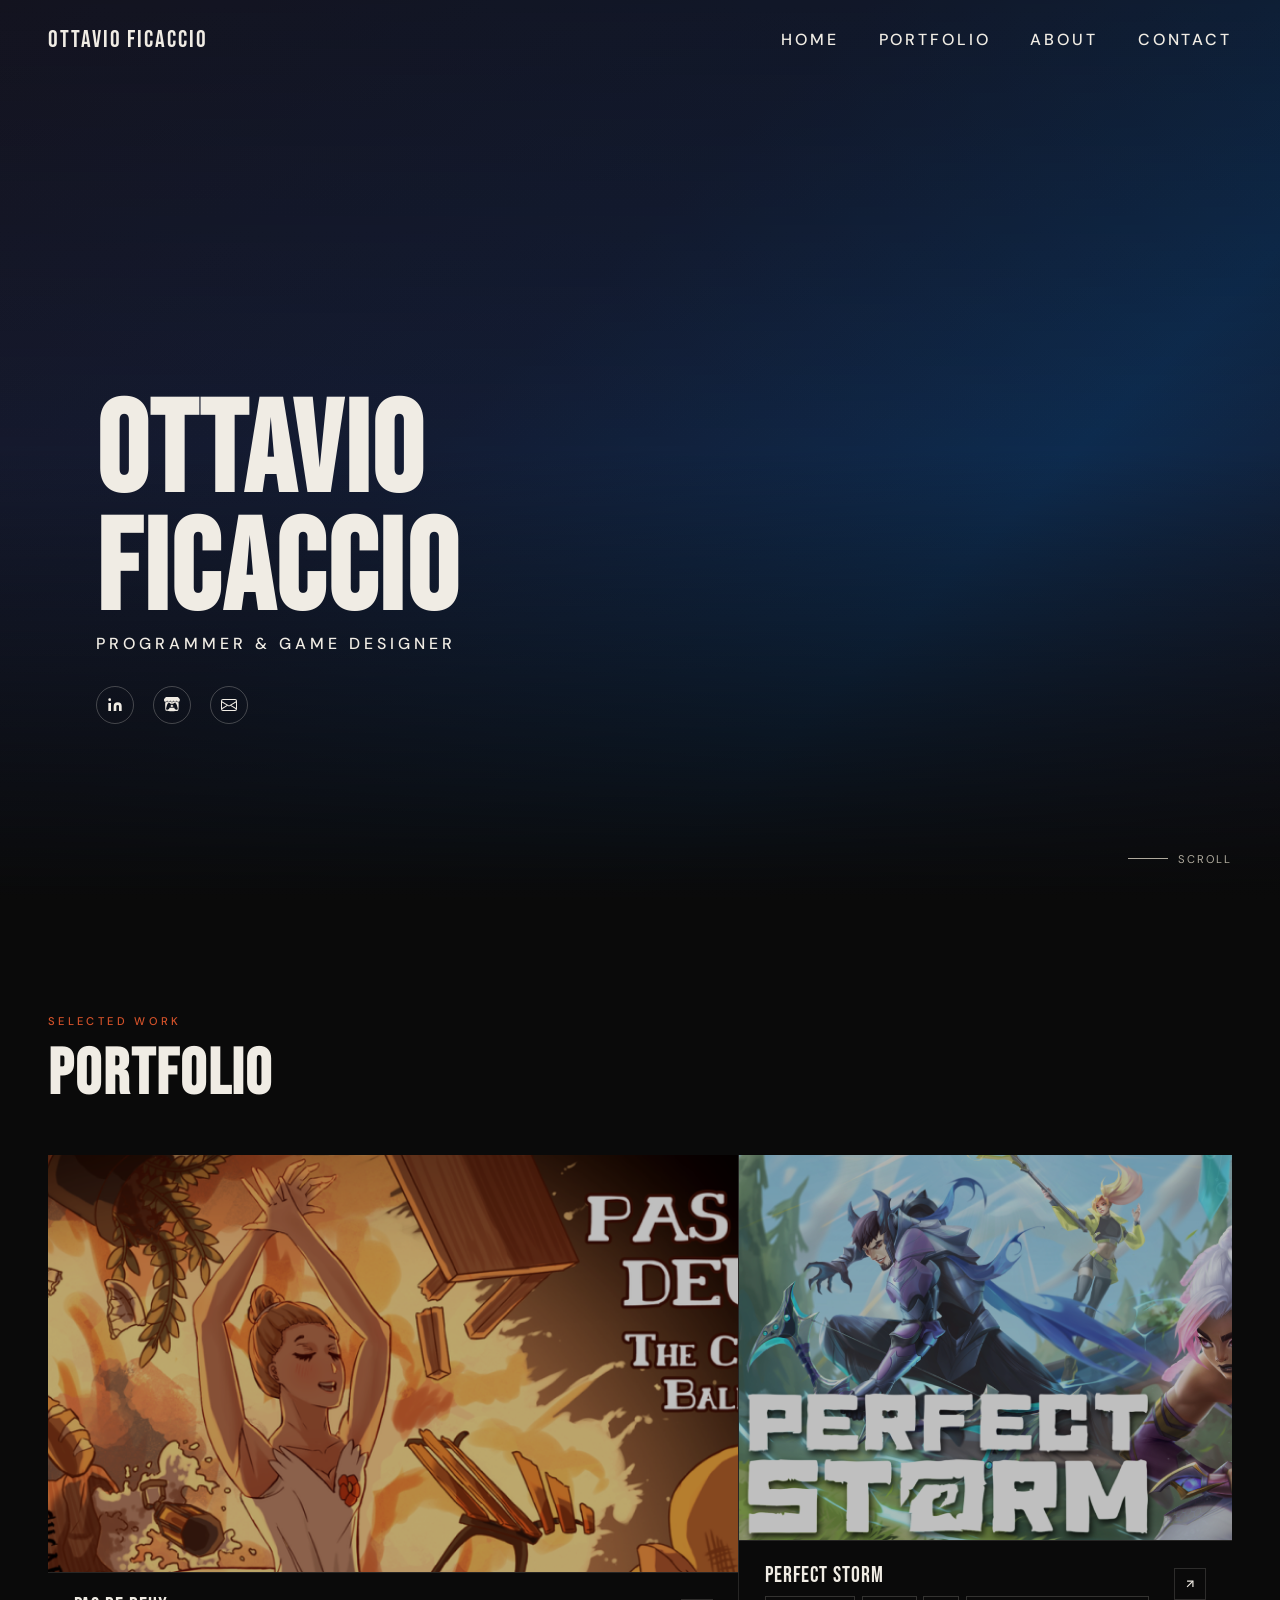
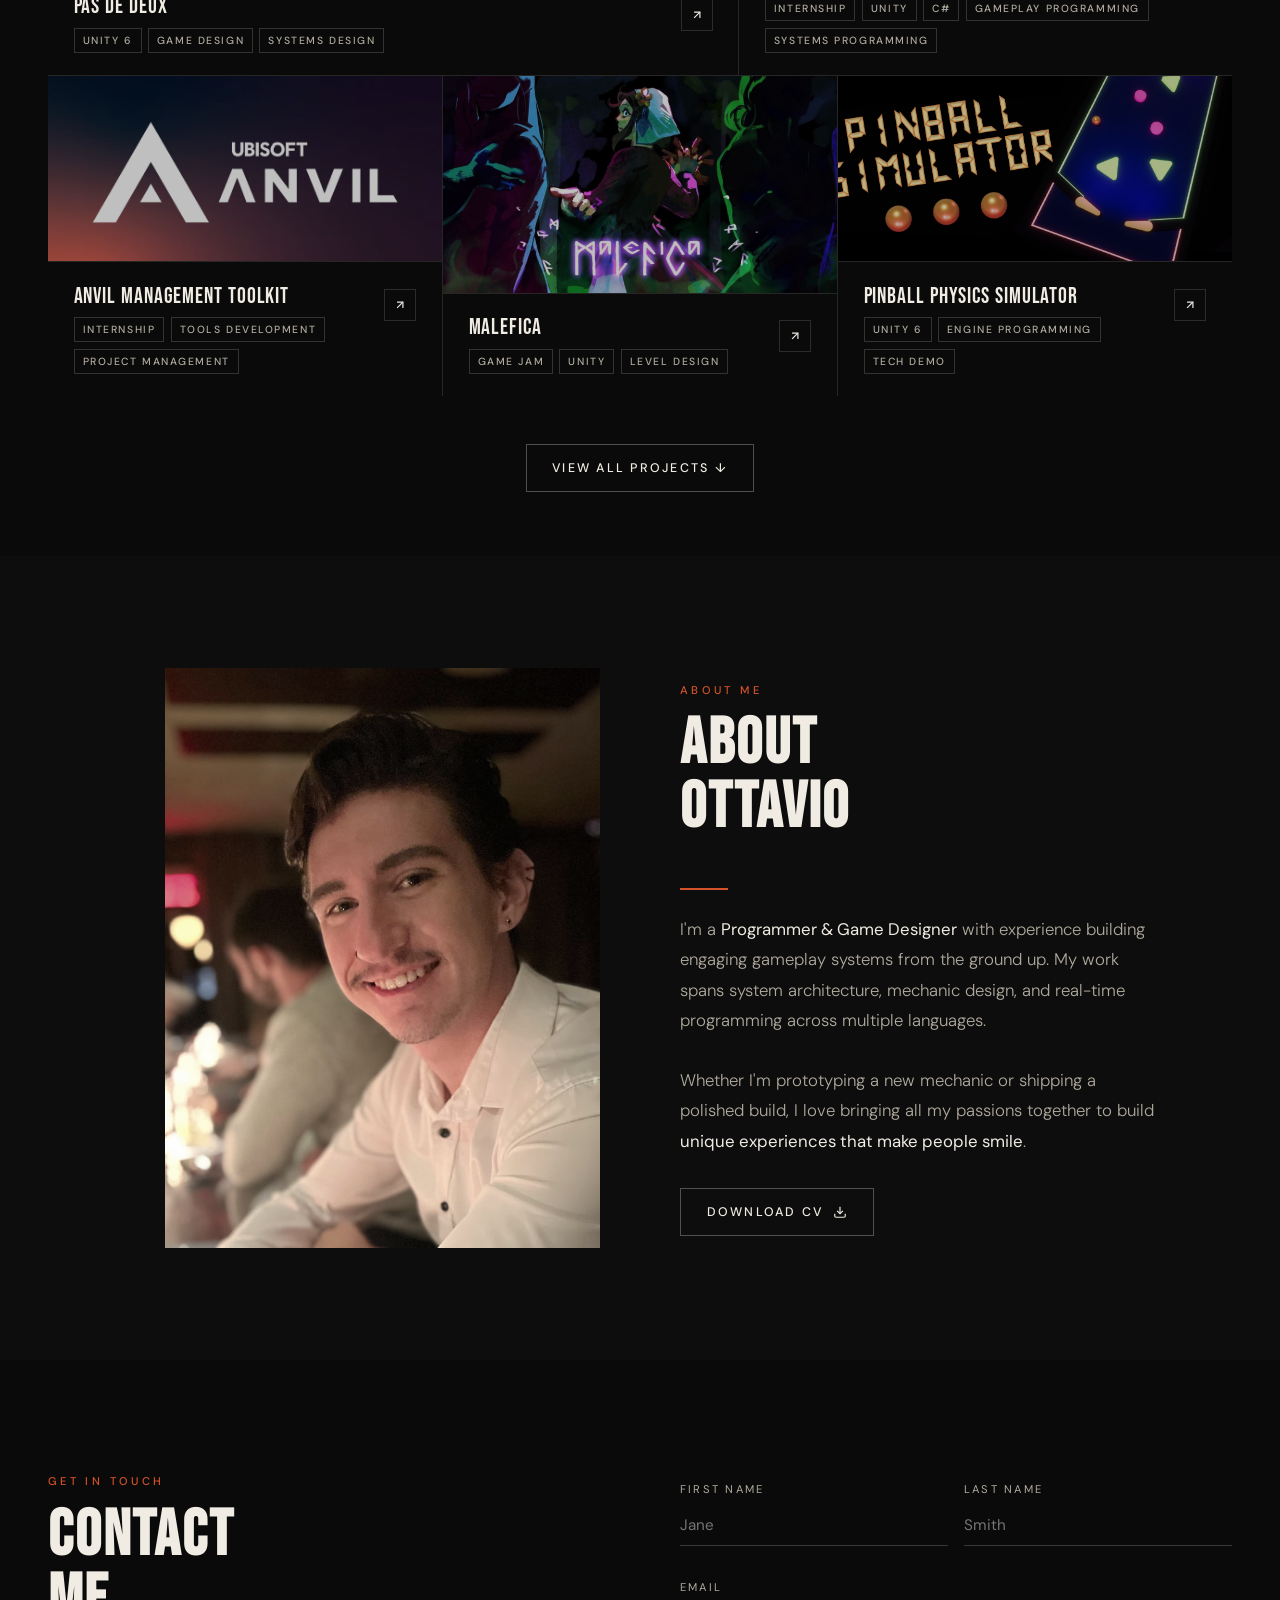
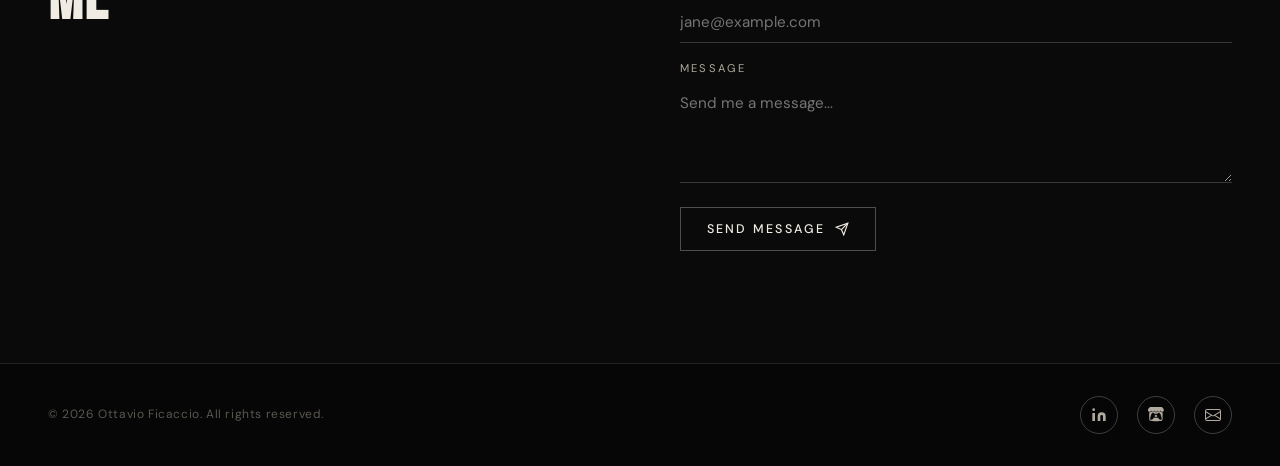
==== commit f8c9353b: "Fix arrow on view all projects button" ====
--- a/index.html
+++ b/index.html
@@ -877,7 +877,9 @@
             <div class="card-title">Winners & Losers</div>
             <div class="card-tags">
             <span class="tag">Unity</span>
-            <span class="tag">Systems Design</span>
+            <span class="tag">UI Programming</span>
+            <span class="tag">Event Scripting</span>
+            <span class="tag">Economy Design</span>
             </div>
         </div>
         <div class="card-arrow">
@@ -887,11 +889,11 @@
     </a>
     <a href="projects/raytracer.html" class="project-card small">
         <div class="card-img">
-        <img src="assets/shelly-snack-search/splash.png" alt="Project cover" />
+        <img src="assets/raytracer/splash.png" alt="Project cover" />
         </div>
         <div class="card-meta">
         <div>
-            <div class="card-title">Raytraced Graphics Renderer</div>
+            <div class="card-title">tracr: Graphics Renderer</div>
             <div class="card-tags">
             <span class="tag">Tech Demo</span>
             <span class="tag">Graphics Programming</span>
@@ -907,7 +909,7 @@
     </div>  
 
   <div class="portfolio-footer">
-    <a href="#" class="view-all btn" id="viewAllBtn">View all projects →</a>
+    <a href="#" class="view-all btn" id="viewAllBtn">View all projects ↓</a>
   </div>
 </section>
 
@@ -1061,7 +1063,7 @@
   viewAllBtn.addEventListener('click', function(e) {
     e.preventDefault();
     const isVisible = extraProjects.classList.toggle('visible');
-    viewAllBtn.textContent = isVisible ? 'Show less ↑' : 'View all projects →';
+    viewAllBtn.textContent = isVisible ? 'Show less ↑' : 'View all projects ↓';
 
     if (isVisible) {
       // Stagger each card's fade-in slightly after the previous one
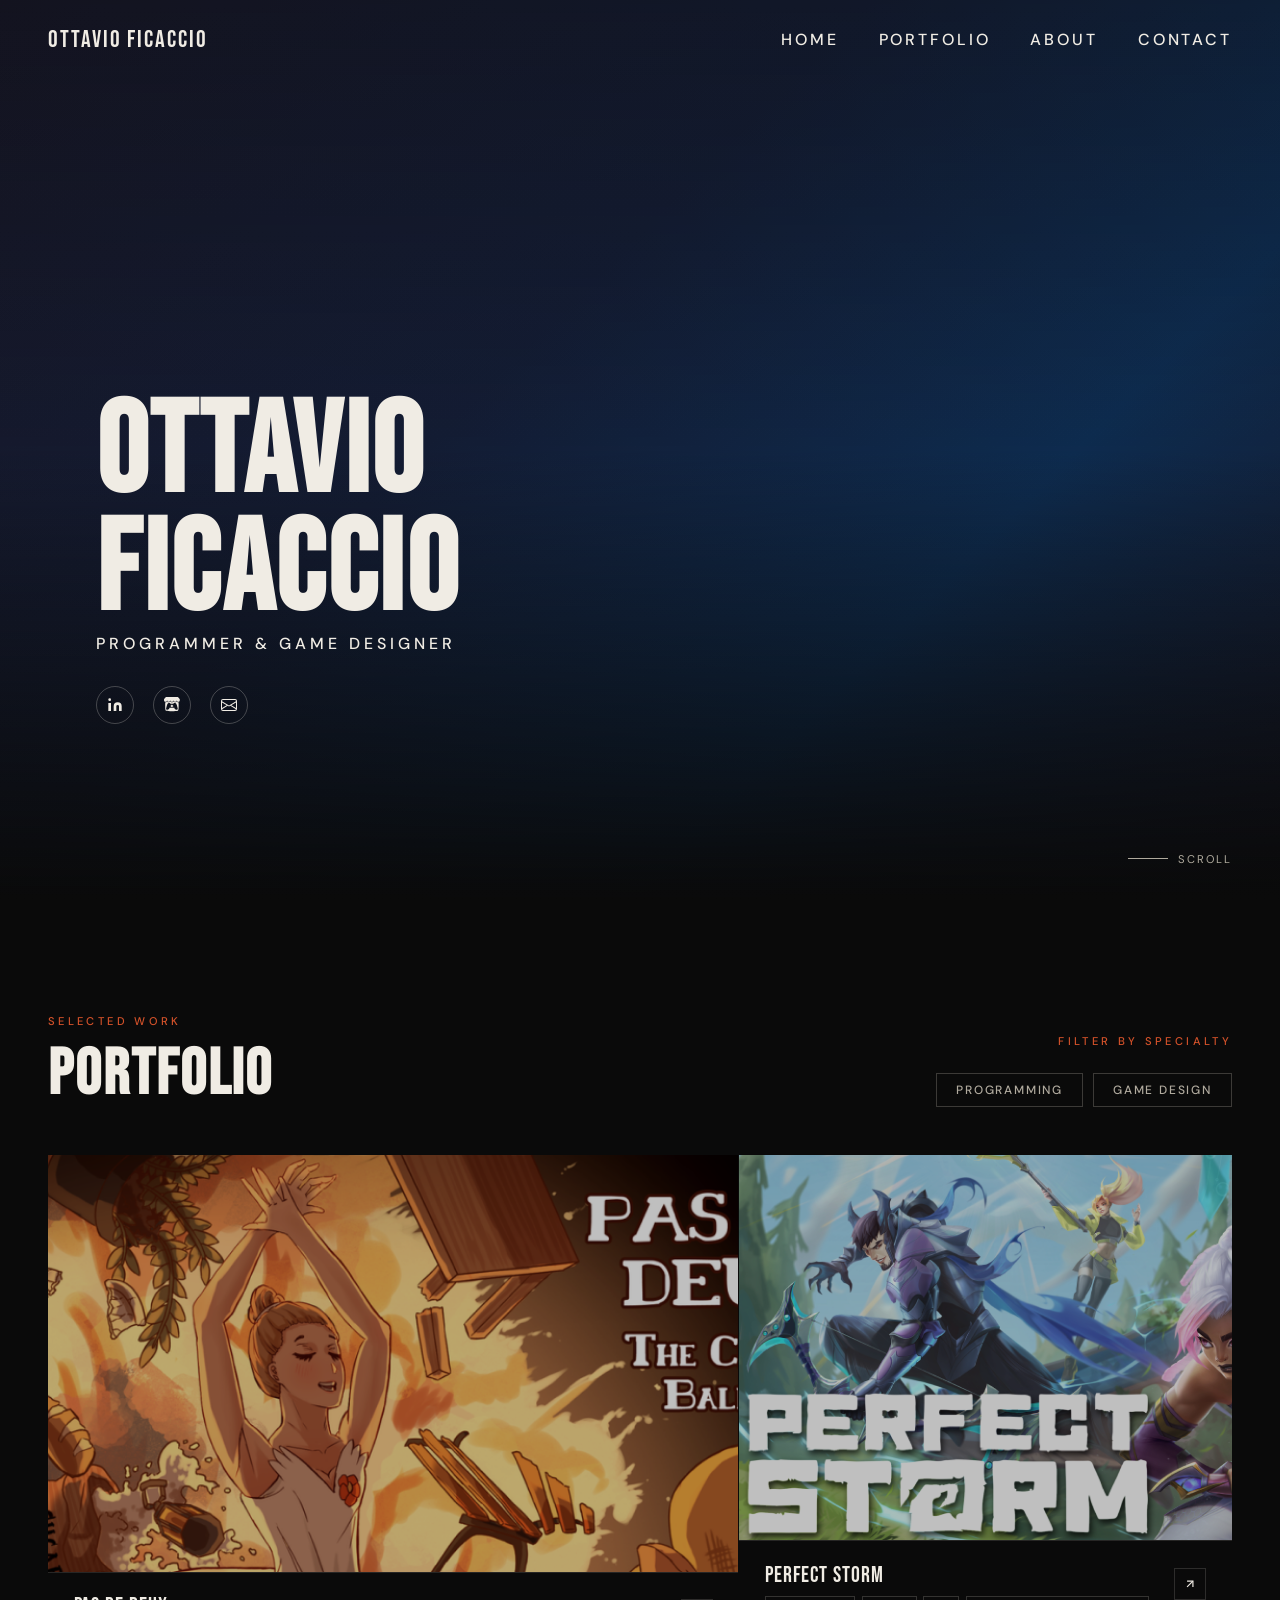
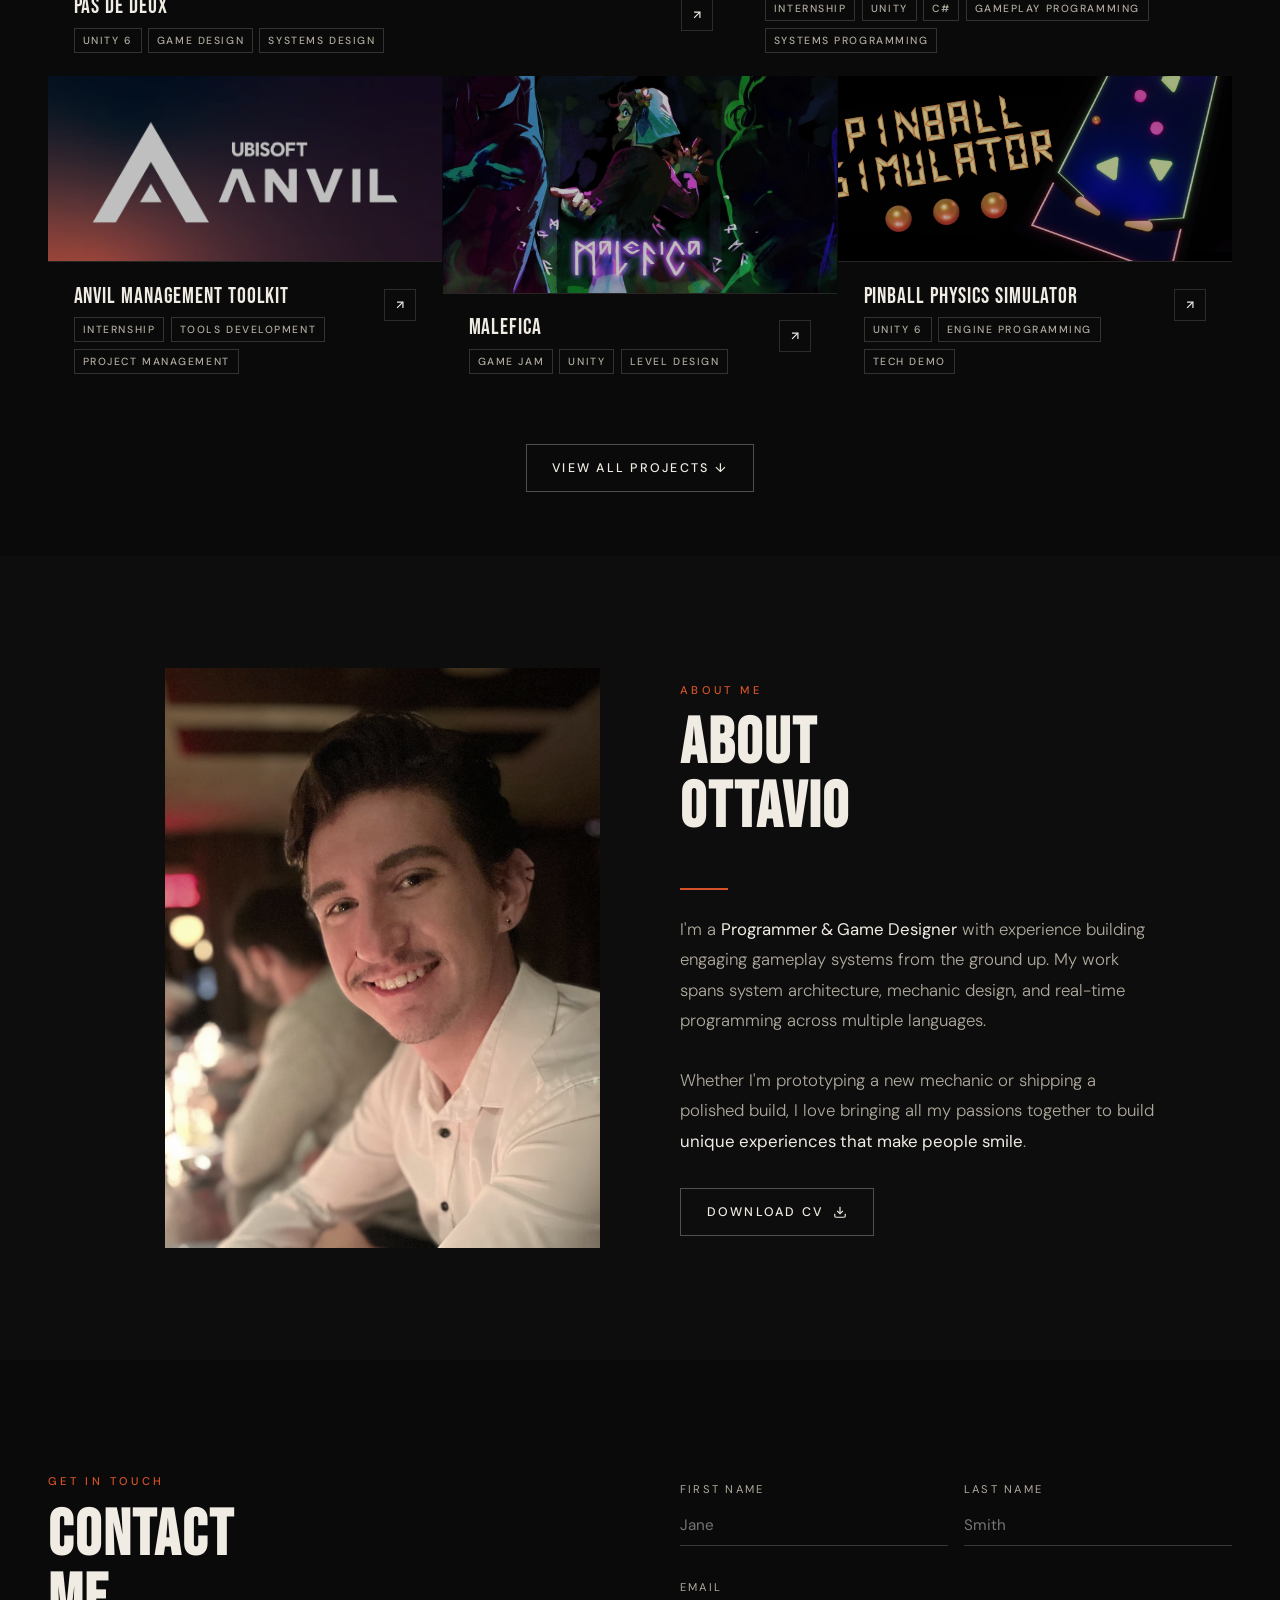
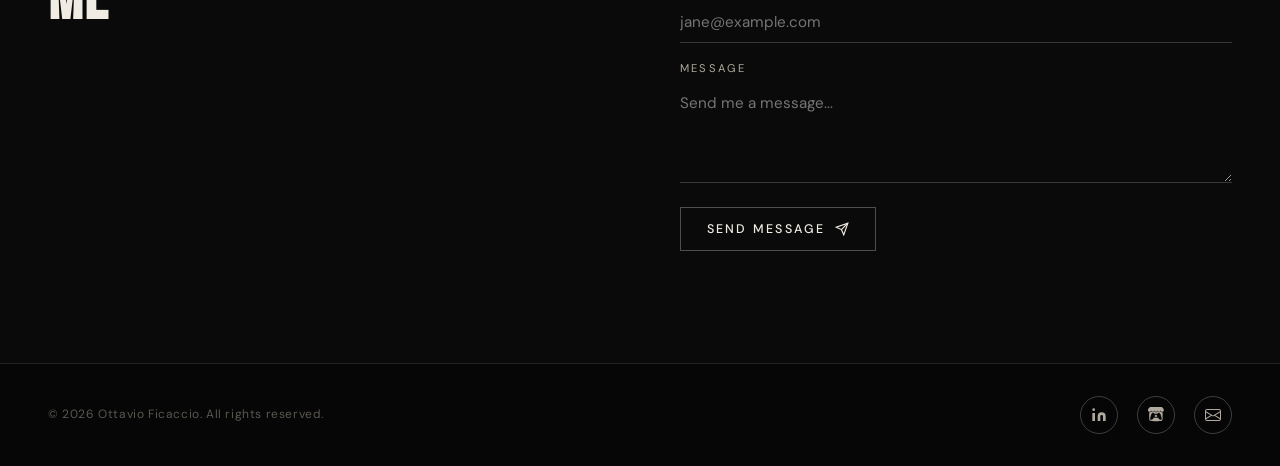
==== commit afd16c56: "filtering functionality, still needs transitions and layout refinement" ====
--- a/index.html
+++ b/index.html
@@ -236,6 +236,43 @@
   .portfolio-header h2 { margin-bottom: 0; }
 
   
+  .portfolio-filters {
+        display: flex;
+        flex-direction: column;
+        align-items: flex-end;
+        gap: 0.6rem;
+    }
+
+    .filter-btns {
+        display: flex;
+        gap: 0.6rem;
+    }
+
+    .filter-btn {
+        font-family: var(--font-body);
+        font-size: 0.75rem;
+        font-weight: 500;
+        letter-spacing: 0.15em;
+        text-transform: uppercase;
+        padding: 0.5rem 1.2rem;
+        border: 1px solid var(--accent);
+        background: var(--accent);
+        color: var(--off-white);
+        cursor: pointer;
+        transition: background 0.2s, border-color 0.2s, color 0.2s;
+    }
+
+    .filter-btn.inactive {
+        background: transparent;
+        border-color: rgba(176,170,158,0.3);
+        color: var(--warm-gray);
+    }
+
+    .filter-btn:hover {
+        border-color: var(--accent-light);
+        color: var(--off-white);
+    }
+
   .portfolio-footer {
     display: flex;
     align-items: flex-end;
@@ -263,7 +300,7 @@
     display: grid;
     grid-template-columns: repeat(12, 1fr);
     gap: 1px;
-    background: var(--border);
+    background: var(--black);
   }
 
   .project-grid-extra {
@@ -312,6 +349,15 @@
   .project-card.featured { grid-column: span 7; min-height: 520px; }
   .project-card.medium   { grid-column: span 5; min-height: 520px; }
   .project-card.small    { grid-column: span 4; min-height: 320px; }
+
+  
+  .project-card.hidden {
+    display: none;
+  }
+
+  .project-card.clamped {
+    display: none;
+  }
 
   .card-img {
     width: 100%;
@@ -734,18 +780,25 @@
 
 <!-- ── PORTFOLIO ── -->
 <section id="portfolio">
-  <div class="portfolio-header">
-    <div>
-      <p class="section-label">Selected Work</p>
-      <h2>Portfolio</h2>
+    <div class="portfolio-header">
+        <div>
+            <p class="section-label">Selected Work</p>
+            <h2>Portfolio</h2>
+        </div>
+        <div class="portfolio-filters">
+            <p class="section-label">Filter by Specialty</p>
+            <div class="filter-btns">
+            <button class="filter-btn inactive" id="filterProgramming" data-filter="programming">Programming</button>
+            <button class="filter-btn inactive" id="filterDesign" data-filter="design">Game Design</button>
+            </div>
+        </div>
     </div>
-  </div>
 
   <div class="project-grid">
 
     <!-- PROJECT 1 — Featured (large left) -->
     <!-- To link to a project page: change href="project-1.html" -->
-    <a href="projects/pas-de-deux.html" class="project-card featured">
+    <a href="projects/pas-de-deux.html" class="project-card featured" data-specialty="both">
       <div class="card-img">
         <img src="assets/pas-de-deux/splash-cropped.png" alt="Pas de Deux Cover Art" />
       </div>
@@ -765,7 +818,7 @@
     </a>
 
     <!-- PROJECT 2 — Medium (right) -->
-    <a href="projects/perfect-storm.html" class="project-card medium">
+    <a href="projects/perfect-storm.html" class="project-card medium" data-specialty="both">
       <div class="card-img">
         <img src="assets/perfect-storm/splash.png" alt="Perfect Storm Cover Art" style="object-position: left center;"/>
       </div>
@@ -786,8 +839,7 @@
       </div>
     </a>
 
-    <!-- PROJECT 3, 4, 5 — Small bottom row -->
-    <a href="projects/anvil.html" class="project-card small">
+    <a href="projects/anvil.html" class="project-card small" data-specialty="programming">
       <div class="card-img">
         <img src="assets/anvil/splash.png" alt="Anvil Cover Art" />
       </div>
@@ -806,7 +858,7 @@
       </div>
     </a>
 
-    <a href="projects/malefica.html" class="project-card small">
+    <a href="projects/malefica.html" class="project-card small" data-specialty="design">
       <div class="card-img">
         <img src="assets/malefica/splash.png" alt="Malefica Cover Art" />
       </div>
@@ -825,7 +877,7 @@
       </div>
     </a>
 
-    <a href="projects/physics-sim.html" class="project-card small">
+    <a href="projects/physics-sim.html" class="project-card small" data-specialty="programming">
       <div class="card-img">
         <img src="assets/physics-sim/splash.png" alt="Physics Simulation Background" />
       </div>
@@ -844,13 +896,7 @@
       </div>
     </a>
 
-  </div>
-
-  <div class="project-grid-extra" id="extraProjects">
-
-    <!-- Add your extra project cards here, same structure as existing ones -->
-    <!-- Example: -->
-    <a href="projects/shelly-snack-search.html" class="project-card small">
+    <a href="projects/shelly-snack-search.html" class="project-card small" data-specialty="design">
         <div class="card-img">
         <img src="assets/shelly-snack-search/splash.png" alt="Project cover" />
         </div>
@@ -868,7 +914,8 @@
         </div>
         </div>
     </a>
-    <a href="projects/winners-and-losers.html" class="project-card small">
+
+    <a href="projects/winners-and-losers.html" class="project-card small" data-specialty="both">
         <div class="card-img">
         <img src="assets/winners-and-losers/splash.png" alt="Project cover" />
         </div>
@@ -887,7 +934,8 @@
         </div>
         </div>
     </a>
-    <a href="projects/raytracer.html" class="project-card small">
+
+    <a href="projects/raytracer.html" class="project-card small" data-specialty="programming">
         <div class="card-img">
         <img src="assets/raytracer/splash.png" alt="Project cover" />
         </div>
@@ -905,8 +953,7 @@
         </div>
         </div>
     </a>
-
-    </div>  
+  </div>
 
   <div class="portfolio-footer">
     <a href="#" class="view-all btn" id="viewAllBtn">View all projects ↓</a>
@@ -1055,29 +1102,184 @@
   updateNav(); // run once on load
 </script>
 
-<script>
+<script> 
+    const filterProgramming = document.getElementById('filterProgramming');
+    const filterDesign = document.getElementById('filterDesign');
+    const filterViewAll = document.getElementById('viewAllBtn');
+    const allCards = document.querySelectorAll('.project-card');
+
+    let programmingActive = false;
+    let designActive = false;
+    let viewAll = false;
+
+    function applyFilters() {
+        var count = 0;
+        //var shouldShowBtn = viewAll;
+        allCards.forEach(card => {
+            const specialty = card.dataset.specialty;
+            var showProgramming = programmingActive && (specialty === 'programming' || specialty === 'both');
+            var showDesign = designActive && (specialty === 'design' || specialty === 'both');
+            const showTop5 = viewAll || (count < 5);
+
+            // If nothing is selected show everything
+            if (!programmingActive && !designActive) {
+                showProgramming = true;
+                showDesign = true;
+            }
+
+            if ((showProgramming || showDesign)) {
+                card.classList.remove('hidden');
+                count++;
+                if (!showTop5) {
+                    card.classList.add('clamped');
+                }
+                else {
+                    card.classList.remove('clamped');
+                }
+            } else {
+                card.classList.add('hidden');
+                card.classList.remove('clamped');
+                //if (showProgramming || showDesign) shouldShowBtn = true;
+            }
+
+        });
+
+        // Hide the button if clicking it wouldn't do anything
+        const clampedCardsCount = Array.from(document.querySelectorAll('.project-card.clamped')).length;
+        const visibleCardsCount = Array.from(document.querySelectorAll('.project-card:not(.hidden, .clamped)')).length;
+        const shouldShowBtn = clampedCardsCount > 0 || visibleCardsCount > 5;
+        viewAllBtn.style.display = shouldShowBtn ? 'inline-block' : 'none';
+    }
+
+    filterProgramming.addEventListener('click', () => {
+        programmingActive = !programmingActive;
+        filterProgramming.classList.toggle('inactive', !programmingActive);
+        applyFilters();
+    });
+
+    filterDesign.addEventListener('click', () => {
+        designActive = !designActive;
+        filterDesign.classList.toggle('inactive', !designActive);
+        applyFilters();
+    });
+
+    filterViewAll.addEventListener('click', function(e) {
+        e.preventDefault();
+        viewAll = !viewAll;
+        viewAllBtn.textContent = viewAll ? 'Show less ↑' : 'View all projects ↓';
+        applyFilters();
+    });
+
+    // Run on load so filtering and clamping are both applied before first paint
+    applyFilters();
+</script>
+
+<!-- <script>
+    const viewAllBtn = document.getElementById('viewAllBtn');
+    const extraProjects = document.getElementById('extraProjects');
+    const extraCards = extraProjects.querySelectorAll('.project-card');
+
+    viewAllBtn.addEventListener('click', function(e) {
+        e.preventDefault();
+        const isVisible = extraProjects.classList.toggle('visible');
+        viewAllBtn.textContent = isVisible ? 'Show less ↑' : 'View all projects ↓';
+
+        if (isVisible) {
+            // Stagger each card's fade-in slightly after the previous one
+            extraCards.forEach((card, i) => {
+                card.style.transitionDelay = `${0.2 + i * 0.08}s`;
+            });
+        } else {
+            // Remove delays immediately on collapse so cards don't linger
+            extraCards.forEach(card => {
+                card.style.transitionDelay = '0s';
+            });
+        }
+    });
+</script> -->
+
+<!-- <script>
   const viewAllBtn = document.getElementById('viewAllBtn');
-  const extraProjects = document.getElementById('extraProjects');
-  const extraCards = extraProjects.querySelectorAll('.project-card');
+  let allVisible = false;
+
+  function applyVisibility() {
+    const visibleCards = Array.from(document.querySelectorAll('.project-card:not(.hidden)'));
+    
+    visibleCards.forEach((card, i) => {
+      if (allVisible || i < 5) {
+        card.classList.remove('clamped');
+      } else {
+        card.classList.add('clamped');
+      }
+    });
+
+    // Hide the button if there are 5 or fewer visible cards
+    const shouldShowBtn = visibleCards.length > 5;
+    viewAllBtn.style.display = shouldShowBtn ? 'inline-block' : 'none';
+  }
 
   viewAllBtn.addEventListener('click', function(e) {
     e.preventDefault();
-    const isVisible = extraProjects.classList.toggle('visible');
-    viewAllBtn.textContent = isVisible ? 'Show less ↑' : 'View all projects ↓';
-
-    if (isVisible) {
-      // Stagger each card's fade-in slightly after the previous one
-      extraCards.forEach((card, i) => {
-        card.style.transitionDelay = `${0.2 + i * 0.08}s`;
-      });
-    } else {
-      // Remove delays immediately on collapse so cards don't linger
-      extraCards.forEach(card => {
-        card.style.transitionDelay = '0s';
-      });
-    }
+    allVisible = !allVisible;
+
+    viewAllBtn.style.maxWidth = allVisible ? '140px' : '200px';
+    viewAllBtn.textContent = allVisible ? 'Show less ↑' : 'View all projects ↓';
+
+    applyVisibility();
   });
+
+  // Update applyFilters to also call applyVisibility after filtering
+  const _originalApplyFilters = applyFilters;
+  applyFilters = function() {
+    _originalApplyFilters();
+    // Reset to collapsed view whenever filters change
+    allVisible = false;
+    viewAllBtn.style.maxWidth = '200px';
+    viewAllBtn.textContent = 'View all projects ↓';
+    applyVisibility();
+  };
+
+  // Run on load
+  applyVisibility();
 </script>
+
+<script>
+  const filterProgramming = document.getElementById('filterProgramming');
+  const filterDesign = document.getElementById('filterDesign');
+  const allCards = document.querySelectorAll('.project-card');
+
+  let programmingActive = true;
+  let designActive = true;
+
+  function applyFilters() {
+    allCards.forEach(card => {
+      const specialty = card.dataset.specialty;
+      const showProgramming = programmingActive && (specialty === 'programming' || specialty === 'both');
+      const showDesign = designActive && (specialty === 'design' || specialty === 'both');
+
+      if (showProgramming || showDesign) {
+        card.classList.remove('hidden');
+      } else {
+        card.classList.add('hidden');
+      }
+    });
+  }
+
+  filterProgramming.addEventListener('click', () => {
+    programmingActive = !programmingActive;
+    filterProgramming.classList.toggle('inactive', !programmingActive);
+    applyFilters();
+  });
+
+  filterDesign.addEventListener('click', () => {
+    designActive = !designActive;
+    filterDesign.classList.toggle('inactive', !designActive);
+    applyFilters();
+  });
+
+  // Run on load so filtering and clamping are both applied before first paint
+  applyFilters();
+</script> -->
 
 </body>
 </html>
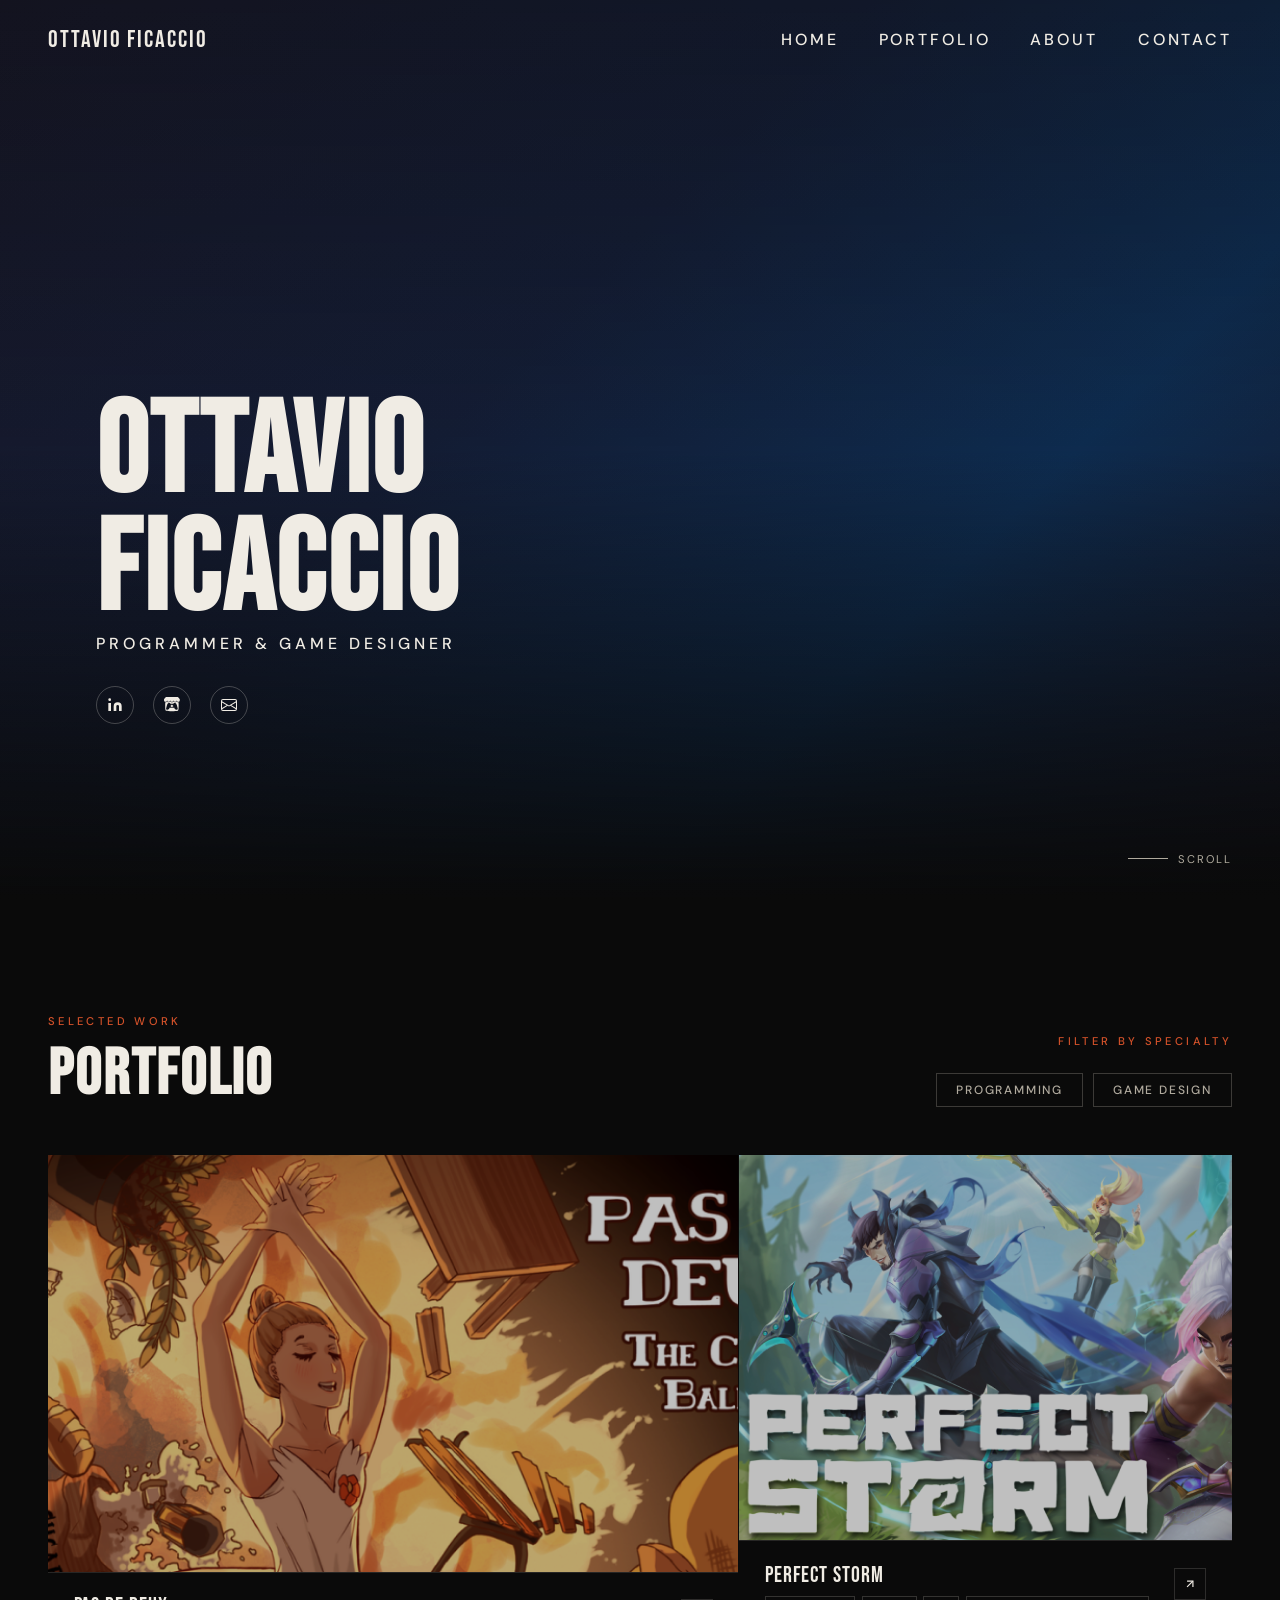
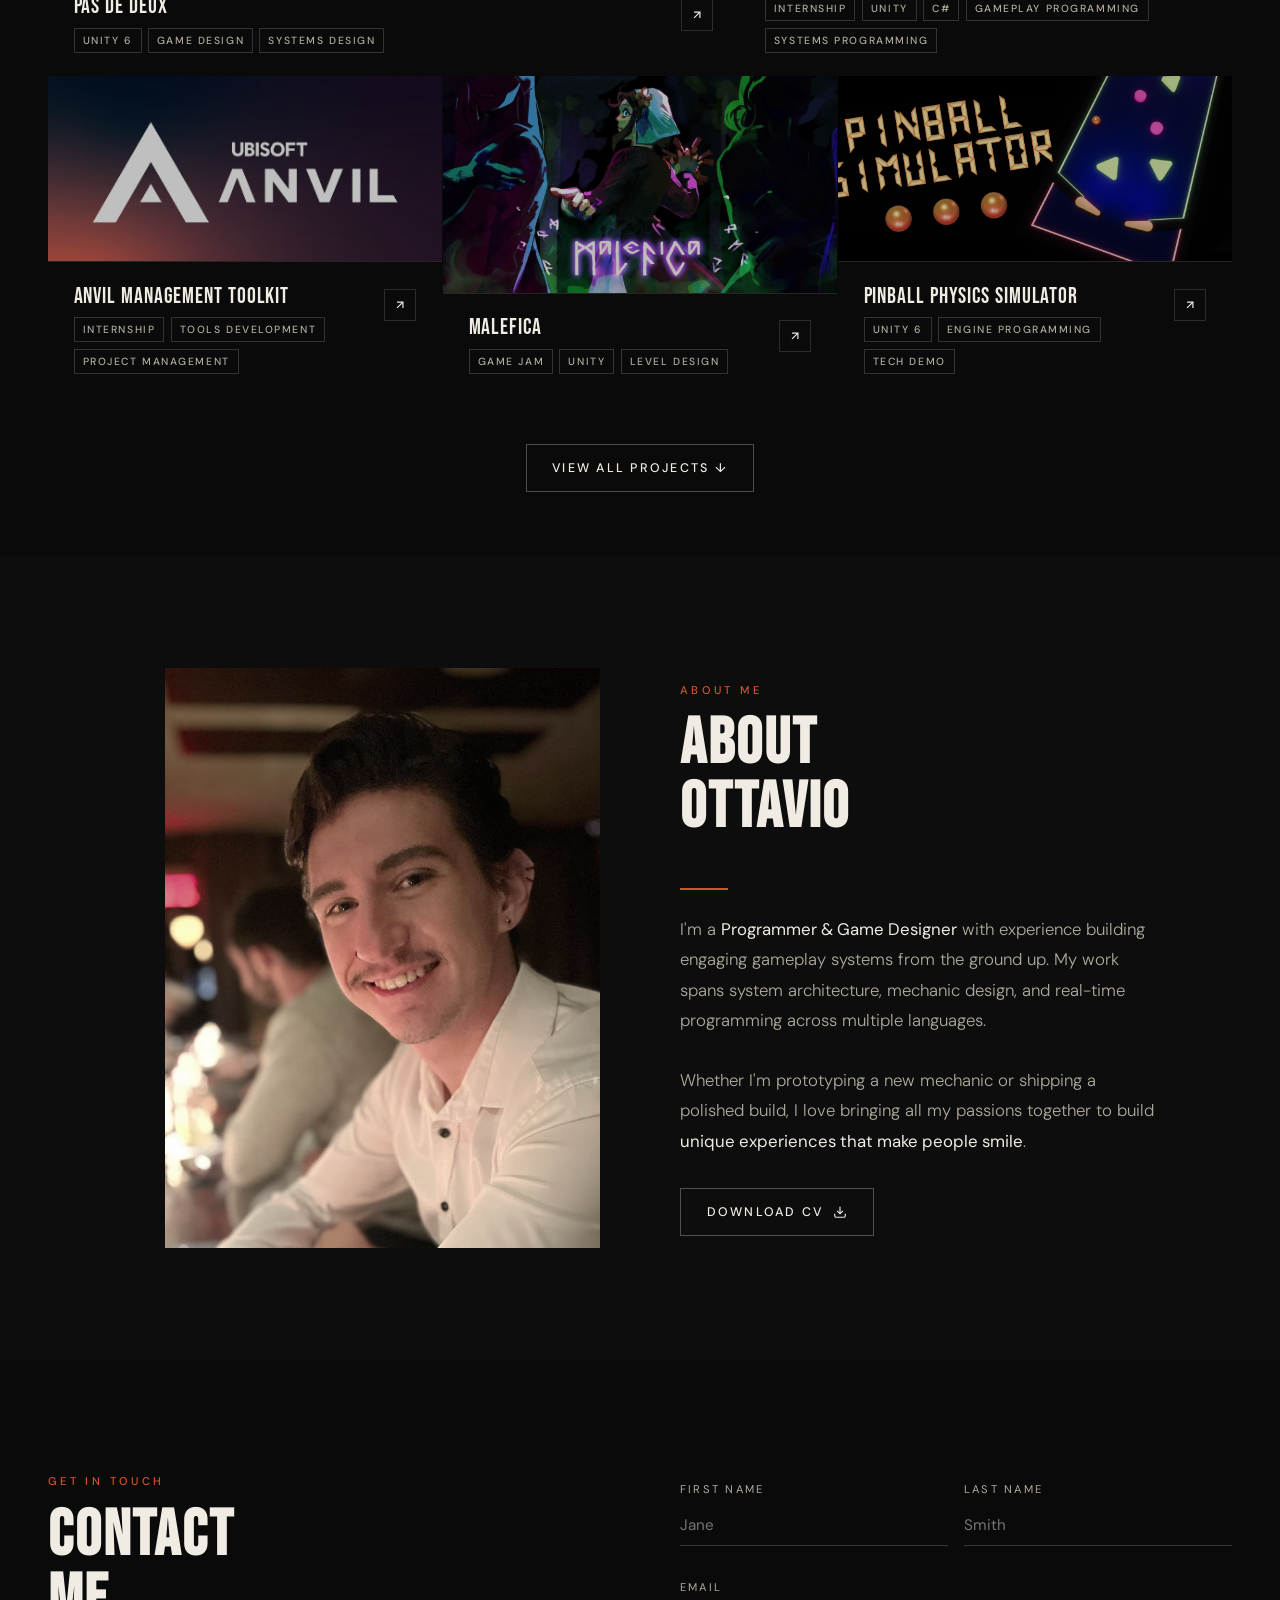
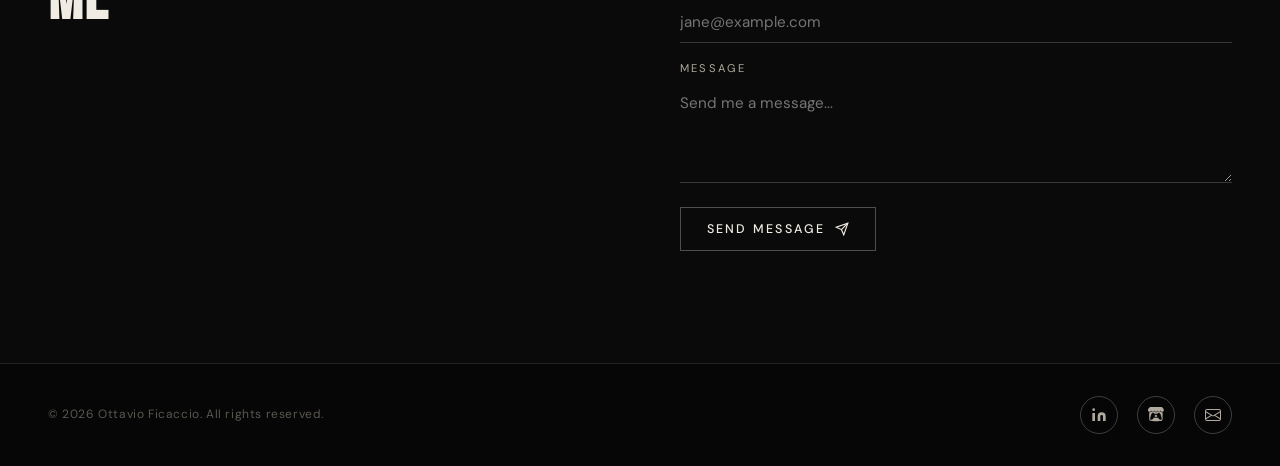
==== commit 8184fe60: "Add filtering transitions" ====
--- a/index.html
+++ b/index.html
@@ -273,6 +273,11 @@
         color: var(--off-white);
     }
 
+    .filter-btn:disabled {
+        pointer-events: none;
+        cursor: default;
+    }
+
   .portfolio-footer {
     display: flex;
     align-items: flex-end;
@@ -303,34 +308,6 @@
     background: var(--black);
   }
 
-  .project-grid-extra {
-    display: grid;
-    grid-template-columns: repeat(12, 1fr);
-    gap: 1px;
-    background: transparent;
-    max-height: 0;
-    overflow: hidden;
-    margin-top: 0;
-    transition: max-height 0.6s ease, margin-top 0.6s ease, background 0.6s ease;
-  }
-
-  .project-grid-extra.visible {
-    max-height: 2000px;
-    margin-top: 1px;
-    background: var(--black);
-  }
-
-  .project-grid-extra .project-card {
-    opacity: 0;
-    transform: translateY(16px);
-    transition: opacity 0.4s ease, transform 0.4s ease;
-  }
-
-  .project-grid-extra.visible .project-card {
-    opacity: 1;
-    transform: translateY(0);
-  }
-
   /* Featured (large) card */
   .project-card {
     background: var(--black);
@@ -341,7 +318,18 @@
     text-decoration: none;
     color: inherit;
     cursor: pointer;
-    transition: background 0.3s;
+    opacity: 0;
+    transform: translateY(16px);
+    transition: opacity 0.4s ease, transform 0.4s ease;
+  }
+
+  .project-card.visible {
+    opacity: 1;
+    transform: translateY(0);
+  }
+
+  .project-card.displaynone {
+    display: none;
   }
 
   .project-card:hover { background: #111; }
@@ -349,15 +337,6 @@
   .project-card.featured { grid-column: span 7; min-height: 520px; }
   .project-card.medium   { grid-column: span 5; min-height: 520px; }
   .project-card.small    { grid-column: span 4; min-height: 320px; }
-
-  
-  .project-card.hidden {
-    display: none;
-  }
-
-  .project-card.clamped {
-    display: none;
-  }
 
   .card-img {
     width: 100%;
@@ -531,6 +510,11 @@
   .btn:hover {
     background: var(--accent);
     border-color: var(--accent);
+  }
+
+  .btn:disabled {
+    pointer-events: none;
+    cursor: default;
   }
 
   .btn svg { width: 14px; height: 14px; stroke: currentColor; fill: none; stroke-width: 2; }
@@ -1102,184 +1086,168 @@
   updateNav(); // run once on load
 </script>
 
-<script> 
-    const filterProgramming = document.getElementById('filterProgramming');
-    const filterDesign = document.getElementById('filterDesign');
-    const filterViewAll = document.getElementById('viewAllBtn');
+<script>
     const allCards = document.querySelectorAll('.project-card');
-
-    let programmingActive = false;
-    let designActive = false;
-    let viewAll = false;
-
-    function applyFilters() {
-        var count = 0;
-        //var shouldShowBtn = viewAll;
+    const filterProg = document.getElementById('filterProgramming');
+    const filterDes = document.getElementById('filterDesign');
+    const viewAllBtn = document.getElementById('viewAllBtn');
+
+    // Starting values of all toggles
+    var progToggled = false;
+    var desToggled = false;
+    var viewAll = false;
+
+    function updateFilter() {
+        var showDes = desToggled;
+        var showProg = progToggled;
+
+        // If neither filter is enabled, default to showing everything
+        if (showDes == false && showProg == false) {
+            showDes = true;
+            showProg = true;
+        }
+
+        // Set isHidden property for each card based on filtering
         allCards.forEach(card => {
             const specialty = card.dataset.specialty;
-            var showProgramming = programmingActive && (specialty === 'programming' || specialty === 'both');
-            var showDesign = designActive && (specialty === 'design' || specialty === 'both');
-            const showTop5 = viewAll || (count < 5);
-
-            // If nothing is selected show everything
-            if (!programmingActive && !designActive) {
-                showProgramming = true;
-                showDesign = true;
-            }
-
-            if ((showProgramming || showDesign)) {
-                card.classList.remove('hidden');
-                count++;
-                if (!showTop5) {
-                    card.classList.add('clamped');
+            const cardIsVisibleProg = showProg && (specialty === 'programming' || specialty === 'both');
+            const cardIsVisibleDes = showDes && (specialty === 'design' || specialty === 'both');
+
+            if (cardIsVisibleProg || cardIsVisibleDes)
+                card.dataset.isHidden = 'false';
+            else
+                card.dataset.isHidden = 'true';
+        })
+    }
+
+    function updateViewAll() {
+        // Remove isClamped for all cards
+        allCards.forEach(card => {
+            card.dataset.isClamped = 'false';
+        })
+
+        // If not view all, set isClamped for post-filter cards not in the top 5
+        if (!viewAll) {
+            const cardsPostFilter = Array.from(document.querySelectorAll('.project-card')).filter(card => card.dataset.isHidden !== 'true');
+            var counter = 0;
+            cardsPostFilter.forEach(card => {
+                if (counter < 5) {
+                    card.dataset.isClamped = 'false';
                 }
                 else {
-                    card.classList.remove('clamped');
+                    card.dataset.isClamped = 'true';
                 }
-            } else {
-                card.classList.add('hidden');
-                card.classList.remove('clamped');
-                //if (showProgramming || showDesign) shouldShowBtn = true;
-            }
-
-        });
-
-        // Hide the button if clicking it wouldn't do anything
-        const clampedCardsCount = Array.from(document.querySelectorAll('.project-card.clamped')).length;
-        const visibleCardsCount = Array.from(document.querySelectorAll('.project-card:not(.hidden, .clamped)')).length;
+                counter++;
+            });
+        }
+        
+        // Hide 'View All' button if clicking it wouldn't do anything
+        const clampedCardsCount = Array.from(document.querySelectorAll('.project-card')).filter(card => card.dataset.isClamped === 'true').length;
+        const visibleCardsCount = Array.from(document.querySelectorAll('.project-card')).filter(card => card.dataset.isHidden !== 'true' && card.dataset.isClamped !== 'true').length;
         const shouldShowBtn = clampedCardsCount > 0 || visibleCardsCount > 5;
         viewAllBtn.style.display = shouldShowBtn ? 'inline-block' : 'none';
     }
 
-    filterProgramming.addEventListener('click', () => {
-        programmingActive = !programmingActive;
-        filterProgramming.classList.toggle('inactive', !programmingActive);
-        applyFilters();
+    function updateGrid(removeAll) {
+        // Disable buttons
+        filterProg.disabled = true;
+        filterDes.disabled = true;
+        viewAllBtn.disabled = true
+
+        if (removeAll) {
+            allCards.forEach(card => {
+                card.style.transitionDelay = '0s';
+                card.classList.remove('visible');
+            });
+        }
+
+        setTimeout(function (){
+            if (removeAll) {
+                allCards.forEach(card => {
+                    card.classList.add('displaynone');
+                });
+            }
+            
+            updateFilter();
+            updateViewAll();
+            displayCards();
+        }, removeAll ? 400 : 0);
+    }
+
+    function displayCards() {
+
+        const cardsToHide = Array.from(document.querySelectorAll('.project-card')).filter(card => (card.dataset.isHidden === 'true' || card.dataset.isClamped === 'true') && !card.classList.contains('displaynone'));
+        const isCardsToHide = cardsToHide.length > 0;
+        if (isCardsToHide) {
+            cardsToHide.forEach(card => {
+                card.style.transitionDelay = '0s';
+                card.classList.remove('visible');
+            });
+        }
+
+        setTimeout(function (){
+            if (isCardsToHide) {
+                cardsToHide.forEach(card => {
+                    card.classList.add('displaynone');
+                });
+            }
+            
+            const cardsToLoad = Array.from(document.querySelectorAll('.project-card')).filter(card => (card.dataset.isHidden !== 'true' && card.dataset.isClamped !== 'true') && !card.classList.contains('visible'));
+
+
+            cardsToLoad.forEach(card => {
+                card.classList.remove('displaynone');
+                card.classList.remove('visible');
+            })
+
+            var counter = 0;
+
+            // Force the browser to register the removed state before re-adding visible
+            requestAnimationFrame(() => {
+                requestAnimationFrame(() => {
+                    cardsToLoad.forEach((card, index) => {
+                        card.style.transitionDelay = `${index * 0.08}s`;
+                        card.classList.add('visible');
+                    });
+                });
+            });
+            
+            filterProg.disabled = false;
+            filterDes.disabled = false;
+            viewAllBtn.disabled = false;
+        }, isCardsToHide ? 400: 0);
+
+    }
+
+    // Set programming filter events
+    filterProg.addEventListener('click', () => {
+        progToggled = !progToggled;
+        filterProgramming.classList.toggle('inactive', !progToggled);
+
+        updateGrid(true);
     });
 
-    filterDesign.addEventListener('click', () => {
-        designActive = !designActive;
-        filterDesign.classList.toggle('inactive', !designActive);
-        applyFilters();
+    // Set design filter events
+    filterDes.addEventListener('click', () => {
+        desToggled = !desToggled;
+        filterDesign.classList.toggle('inactive', !desToggled);
+        
+        updateGrid(true);
     });
 
-    filterViewAll.addEventListener('click', function(e) {
+    // Set view all button events
+    viewAllBtn.addEventListener('click', function(e) {
         e.preventDefault();
         viewAll = !viewAll;
         viewAllBtn.textContent = viewAll ? 'Show less ↑' : 'View all projects ↓';
-        applyFilters();
+
+        updateGrid(false);
     });
 
-    // Run on load so filtering and clamping are both applied before first paint
-    applyFilters();
+    // Update grid on startup
+    updateGrid(true);
+
 </script>
-
-<!-- <script>
-    const viewAllBtn = document.getElementById('viewAllBtn');
-    const extraProjects = document.getElementById('extraProjects');
-    const extraCards = extraProjects.querySelectorAll('.project-card');
-
-    viewAllBtn.addEventListener('click', function(e) {
-        e.preventDefault();
-        const isVisible = extraProjects.classList.toggle('visible');
-        viewAllBtn.textContent = isVisible ? 'Show less ↑' : 'View all projects ↓';
-
-        if (isVisible) {
-            // Stagger each card's fade-in slightly after the previous one
-            extraCards.forEach((card, i) => {
-                card.style.transitionDelay = `${0.2 + i * 0.08}s`;
-            });
-        } else {
-            // Remove delays immediately on collapse so cards don't linger
-            extraCards.forEach(card => {
-                card.style.transitionDelay = '0s';
-            });
-        }
-    });
-</script> -->
-
-<!-- <script>
-  const viewAllBtn = document.getElementById('viewAllBtn');
-  let allVisible = false;
-
-  function applyVisibility() {
-    const visibleCards = Array.from(document.querySelectorAll('.project-card:not(.hidden)'));
-    
-    visibleCards.forEach((card, i) => {
-      if (allVisible || i < 5) {
-        card.classList.remove('clamped');
-      } else {
-        card.classList.add('clamped');
-      }
-    });
-
-    // Hide the button if there are 5 or fewer visible cards
-    const shouldShowBtn = visibleCards.length > 5;
-    viewAllBtn.style.display = shouldShowBtn ? 'inline-block' : 'none';
-  }
-
-  viewAllBtn.addEventListener('click', function(e) {
-    e.preventDefault();
-    allVisible = !allVisible;
-
-    viewAllBtn.style.maxWidth = allVisible ? '140px' : '200px';
-    viewAllBtn.textContent = allVisible ? 'Show less ↑' : 'View all projects ↓';
-
-    applyVisibility();
-  });
-
-  // Update applyFilters to also call applyVisibility after filtering
-  const _originalApplyFilters = applyFilters;
-  applyFilters = function() {
-    _originalApplyFilters();
-    // Reset to collapsed view whenever filters change
-    allVisible = false;
-    viewAllBtn.style.maxWidth = '200px';
-    viewAllBtn.textContent = 'View all projects ↓';
-    applyVisibility();
-  };
-
-  // Run on load
-  applyVisibility();
-</script>
-
-<script>
-  const filterProgramming = document.getElementById('filterProgramming');
-  const filterDesign = document.getElementById('filterDesign');
-  const allCards = document.querySelectorAll('.project-card');
-
-  let programmingActive = true;
-  let designActive = true;
-
-  function applyFilters() {
-    allCards.forEach(card => {
-      const specialty = card.dataset.specialty;
-      const showProgramming = programmingActive && (specialty === 'programming' || specialty === 'both');
-      const showDesign = designActive && (specialty === 'design' || specialty === 'both');
-
-      if (showProgramming || showDesign) {
-        card.classList.remove('hidden');
-      } else {
-        card.classList.add('hidden');
-      }
-    });
-  }
-
-  filterProgramming.addEventListener('click', () => {
-    programmingActive = !programmingActive;
-    filterProgramming.classList.toggle('inactive', !programmingActive);
-    applyFilters();
-  });
-
-  filterDesign.addEventListener('click', () => {
-    designActive = !designActive;
-    filterDesign.classList.toggle('inactive', !designActive);
-    applyFilters();
-  });
-
-  // Run on load so filtering and clamping are both applied before first paint
-  applyFilters();
-</script> -->
 
 </body>
 </html>
